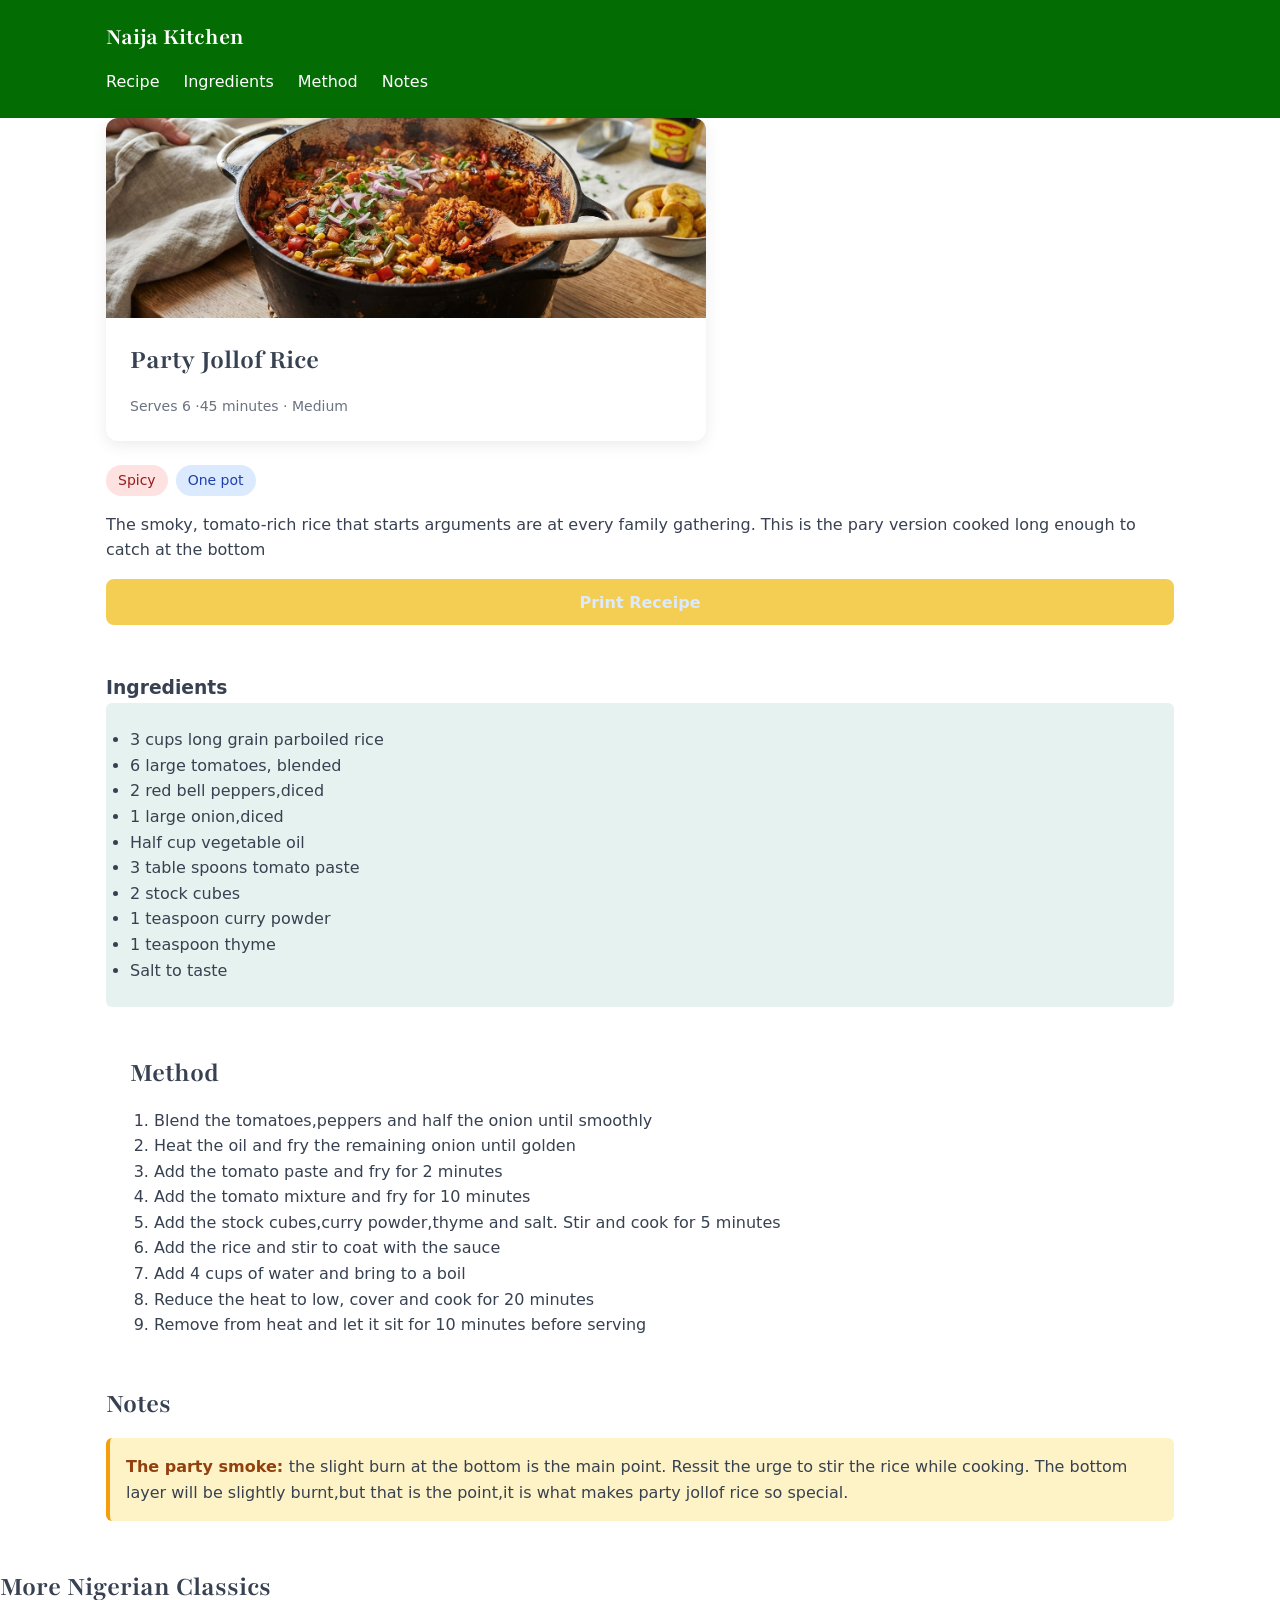
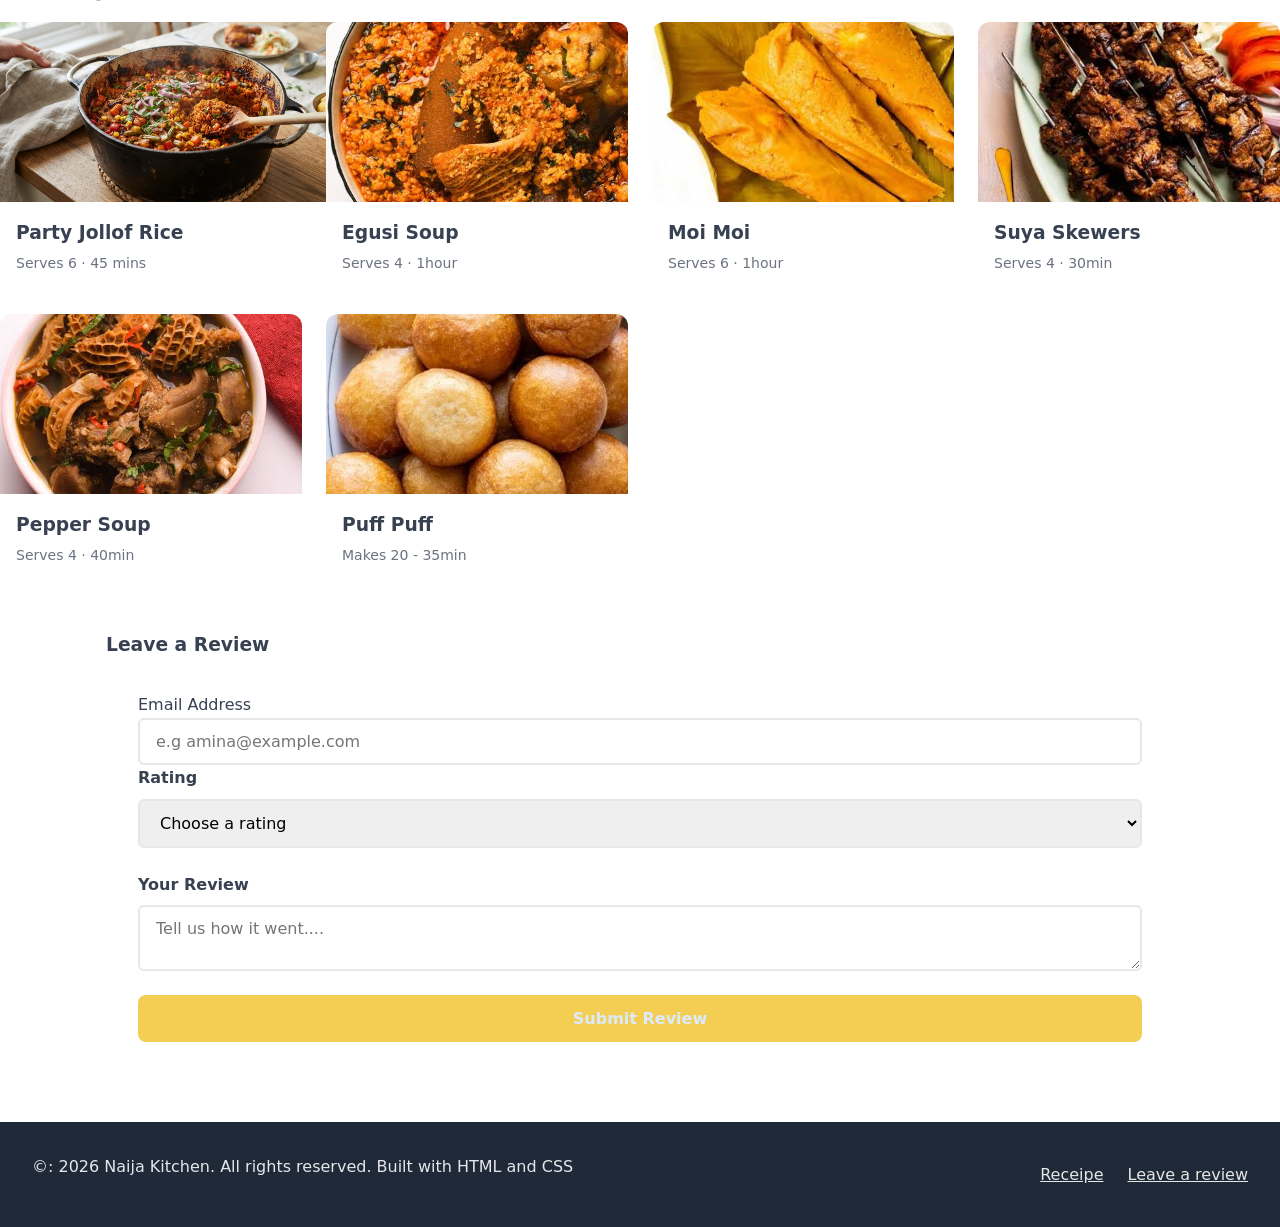
==== index.html @ 0f6e295d "fix all" ====
<!DOCTYPE html>
<html lang="en">
  <meta charset="UTF-8">
  <meta name="viewport" content="width=device-width, initial-scale=1.0">
  <title>Naija Kitchen - Party Jollof Rice</title>
  <link rel="preconnect" href="https://fonts.googleapis.com">
  <link rel="preconnect" href="https://fonts.gstatic.com" crossorigin>
  <link
    href="https://fonts.googleapis.com/css2?family=Dswald:wght@200..700&family=Playfair:ital,opsz,wght@0,400;0,700;1,400&display=swap"
    rel="stylesheet">
  <link rel="stylesheet" href="css/style.css">
  </head>

  <body>
    <header>
      <div class="container">
        <h1>Naija Kitchen</h1>
        <input type="checkbox" id="nav-toggle" class="nav-toggle">
        <label for="nav-toggle" class="nav-toggle-label" aria-label="Open Menu">
          <span></span>
          <span></span>
          <span></span>
        </label>
        <nav>
          <ul>
            <li><a href="#recipe">Recipe</a></li>
            <li><a href="#ingredients">Ingredients</a></li>
            <li><a href="#method">Method</a></li>
            <li><a href="#notes">Notes</a></li>
          </ul>
        </nav>
      </div>
    </header>

    <main class="container">
      <section id="recipe">
        <article class="recipe-card">
          <img class="recipe-card__image" src="images/jollof.jpg"
            alt="A pot of party jollof rice, browned at the edges">
          <div class="recipe-card__body">
            <h2>Party Jollof Rice</h2>
            <p class="recipe-meta">Serves 6 &middot;45 minutes &middot; Medium</p>
          </div>
        </article>

        <div class="tag-row">
          <span class="tag tag--spicy">Spicy</span>
          <span class="tag tag--quick">One pot</span>
        </div>
        <p class="recipe-intro">
          The smoky, tomato-rich rice that starts arguments are at every family gathering. This is the pary version
          cooked long enough to catch at the bottom
        </p>
        <button class="btn">Print Receipe</button>
      </section>

      <section id="ingredients">
        <h3>Ingredients</h3>
        <ul class="ingredients">
          <li>3 cups long grain parboiled rice</li>
          <li>6 large tomatoes, blended</li>
          <li>2 red bell peppers,diced</li>
          <li>1 large onion,diced</li>
          <li>Half cup vegetable oil</li>
          <li>3 table spoons tomato paste</li>
          <li>2 stock cubes</li>
          <li>1 teaspoon curry powder</li>
          <li>1 teaspoon thyme</li>
          <li>Salt to taste</li>
        </ul>
      </section>

      <section id="method">
        <ol class="method">
          <h2>Method</h2>
          <ol>
            <li>Blend the tomatoes,peppers and half the onion until smoothly</li>
            <li>Heat the oil and fry the remaining onion until golden</li>
            <li>Add the tomato paste and fry for 2 minutes</li>
            <li>Add the tomato mixture and fry for 10 minutes</li>
            <li>Add the stock cubes,curry powder,thyme and salt. Stir and cook for 5 minutes</li>
            <li>Add the rice and stir to coat with the sauce</li>
            <li>Add 4 cups of water and bring to a boil</li>
            <li>Reduce the heat to low, cover and cook for 20 minutes</li>
            <li>Remove from heat and let it sit for 10 minutes before serving </li>
          </ol>
      </section>
      <section id="notes">
        <h2>Notes</h2>
        <div class="notes">
          <p><strong> The party smoke: </strong> the slight burn at the bottom is the main point. Ressit the urge to
            stir the rice while cooking. The bottom layer will be slightly burnt,but that is the point,it is what makes
            party jollof rice so special.</p>
        </div>
      </section>
    </main>
    <section id="gallery">
      <h2>More Nigerian Classics</h2>
      <div class="recipe-grid">
        <div class="gallery">
          <article class="gallery_item">
            <img class="gallery__image" src="images/jollof.jpg" alt="A pot of jollof rice">
            <div class="gallery__body">
              <h3 class="gallery__title">Party Jollof Rice</h3>
              <p class="gallery__meta">Serves 6 &middot; 45 mins</p>
            </div>
          </article>
          <article class="gallery__item">
            <img class="gallery__image" src="images/egusi-soup.jpg" alt="Egusi Soup">
            <div class="gallery__body">
              <h3 class="gallery__title">Egusi Soup</h3>
              <p class="gallery__meta">Serves 4 &middot; 1hour</p>
            </div>
          </article>
          <article class="gallery__item">
            <img class="gallery__image" src="images/moi-moi.jpg" alt="Moi Moi">
            <div class="gallery__body">
              <h3 class="gallery__title">Moi Moi</h3>
              <p class="gallery__meta">Serves 6 &middot; 1hour</p>
            </div>
          </article>
          <article class="gallery__item">
            <img class="gallery__image" src="images/suya-skewers.jpg" alt="Suya Skewers">
            <div class="gallery__body">
              <h3 class="gallery__title">Suya Skewers</h3>
              <p class="gallery__meta">Serves 4 &middot; 30min</p>
            </div>
          </article>
          <article class="gallery__item">
            <img class="gallery__image" src="images/pepper-soup.jpg" alt="Pepper Soup">
            <div class="gallery__body">
              <h3 class="gallery__title">Pepper Soup</h3>
              <p class="gallery__meta">Serves 4 &middot; 40min</p>
            </div>
          </article>
          <article class="gallery__item">
            <img class="gallery__image" src="images/puff-puff.jpg" alt="Puff Puff">
            <div class="gallery__body">
              <h3 class="gallery__title">Puff Puff</h3>
              <p class="gallery__meta">Makes 20 - 35min</p>
            </div>
          </article>
        </div>
    </section>
    <section id="review" class="container">
      <h3>Leave a Review</h3>
      <form action=""></form>
      <form class="review-form">
        <label for="email">Email Address</label>
        <input type="email" id="email" name="email" placeholder="e.g amina@example.com" required>
        </div>

        <div class="form-group">
          <label for="rating">Rating</label>
          <select id="rating" name="rating" required>
            <option value="">Choose a rating</option>
            <option value="5">5 -- Party jollof perfection</option>
            <option value="4">4 -- Almost perfect</option>
            <option value="3">3 -- Good, but could be better</option>
            <option value="2">2 -- Needed work</option>
            <option value="1">1 -- I have questions</option>
          </select>
        </div>

        <div class="form-group">
          <label for="comment">Your Review</label>
          <textarea id="comment" name="comment" placeholder="Tell us how it went...." required></textarea>
        </div>

        <button type="submit" class="btn">Submit Review</button>
      </form>
    </section>
    <footer>
      <p>&copy: 2026 Naija Kitchen. All rights reserved. Built with HTML and CSS</p>
      <ul class="footer-links">
        <li><a href="recipe">Receipe</a></li>
        <li><a href="review">Leave a review</a></li>
      </ul>
      </div>
  </body>
  </footer>

</html>
</section>
---- css/style.css ----
/* ===== RESET ===== */
 * {
   margin: 0;
   padding: 0;
   box-sizing: border-box;
 }

 /* ===== SPACING SCALE ===== */
 /* only use these. No arbitrary numbers.
  0.5rem - 1rem - 1.5rem - 2rem - 3rem - 4rem */


 body {
   font-family: 'poppins', system-ui, sans-serif;
   color: #374151;
   line-height: 1.6;
 }

 h1,
 h2 {
   font-family: 'Playfair', Georgia, Serif;
 }

 h1 {
   font-size: 2rem;
   line-height: 1.2;
   margin-bottom: 1rem;
 }

 h2 {
   font-size: 1.75rem;
   line-height: 1.3;
   margin-bottom: 1rem;
   margin-top: 2rem;
 }

 p {
   margin-bottom: 1rem;
 }

 ul,
 ol {
   margin-bottom: 1rem;
   padding-left: 1.5rem;
 }

 section {
   margin-bottom: 3rem;
 }

 /* ===== LAYOUT =====*/
 .container {
   width: 100%;
   max-width: 1100px;
   margin: 0 auto;
   padding: 0 1rem;
 }

 /* ====== HEADER ====== */
 header {
   background: #036d03;
   color: white;
   padding: 1.5rem 2rem;
   display: flex;
   justify-content: space-between;
   align-items: center;
 }

 header h1 {
   margin-bottom: 1rem;
   font-size: 1.5rem;
 }

 nav ul {
   list-style: none;
   padding-left: 0;
   margin-bottom: 0;
   display: flex;
   gap: 1.5rem;
   flex-wrap: wrap;
 }

 nav a {
   color: white;
   text-decoration: none;
   padding: 0.5rem 0.75;
   border-radius: 4px;
   display: inline-block;
 }

 nav a:hover,
 nav a:focus {
   background-color: rgb(255, 255, 255, 0.15);
 }

 .recipe-card {
   max-width: 600px;
   background: white;
   border-radius: 12px;
   box-shadow: 0 4px 16px rgba(0, 0, 0, 0.08);
   overflow: hidden;
   margin-bottom: 1.5rem;
 }

 .recipe-card__image {
   width: 100%;
   height: 200px;
   object-fit: cover;
   object-position: center;
   display: block;
 }

 .recipe-card__body {
   padding: 1.5rem;
 }

 .recipe-card__body h2 {
   margin-top: 0;
 }

 .recipe-meta {
   color: #6b7280;
   font-size: 0.875rem;
   margin-bottom: 0;
 }

 /* ===== TAGS ======= */
 .tag-row {
   display: flex;
   gap: 0.5rem;
   flex-wrap: wrap;
   margin-bottom: 1rem;
 }

 .tag {
   display: inline-block;
   padding: 0.25rem 0.75rem;
   border-radius: 99px;
   font-size: 0.875rem;
 }

 .tag--spicy {
   background: #fee2e2;
   color: #991b1b;
 }

 .tag--quick {
   background: #dbeafe;
   color: #1e40af;
 }

 /* ======== BUTTON ======== */
 .btn {
   display: inline-block;
   background: #036d58;
   color: white;
   padding: 0.75rem 1.5rem;
   border: none;
   border-radius: 6px;
   font-size: 1rem;
   font-weight: 600;
   font-family: inherit;
   cursor: pointer;
 }

 .btn:hover,
 .btn:focus {
   background: #025243;
 }

 /* INGREDIENTS */
 .ingredients {
   background: #e6f2ef;
   padding: 1.5rem;
   border-radius: 6px;
 }

 /* NOTES */
 .notes {
   background: #fef3c7;
   padding: 1rem;
   border-left: 4px solid #f59e0b;
   border-radius: 6px;
   margin-bottom: 1rem;
 }

 .notes p {
   margin-bottom: 0;
 }

 .notes strong {
   color: #92400e;
 }

 /* FOOTER */
 footer {
   padding: 2rem;
   margin-top: 3rem;
   background: #1f2937;
   color: #e5e7eb;

   display: flex;
   justify-content: space-between;
   align-items: center;
   flex-wrap: wrap;
   gap: 1rem;
 }

 .footer p {
   margin-bottom: 0;
 }

 .footer-links {
   list-style: none;
   display: flex;
   gap: 1.5rem;
   margin-bottom: 0;
   padding-left: 0;
 }

 .footer-links a {
   color: #e5e7e5;
 }

 .footer-links a:hover,
 .footer-links a:focus {
   color: white;
 }

 /* ====== REVIEW FORM ======= */

 review {
   max-width: 600px;
   margin: 4rem auto;
   padding: 2rem;
 }

 #review h2 {
   font-size: 1.8rem;
   margin-bottom: 1.5rem;
   text-align: center;
 }

 .review-form {
   background: #fff;
   padding: 2rem;
   border-radius: 12px;
   box-shadow: #7e6251;
 }

 .form-group {
   margin-bottom: 1.5rem;
   display: flex;
   flex-direction: column;
 }

 .form-group label {
   display: block;
   font-weight: 600;
   margin-bottom: 0.5rem;
 }

 input,
 select,
 textarea {
   width: 100%;
   padding: 0.75rem 1rem;
   border: 2px solid #e5e7eb;
   border-radius: 6px;
   font-size: 1rem;
   font-family: inherit;
 }

 input:focus,
 select:focus,
 textarea:focus {
   border-color: #036d50;
   box-shadow: 0 0 0 3px rgba (3, 109, 00, 0.151);
 }

 .btn {
   width: 100%;
   padding: 0.86rem;
   background: #f3ce53;
   color: #dbeafe;
   border: none;
   border-radius: 8px;
   font-weight: 600;
   cursor: pointer;
 }

 .btn:hover {
   background: #e6f2ef;
 }

 input,
 select,
 textarea {
   font-size: 1rem;
 }

 input:focus,
 select:focus,
 textarea:focus {
   outline: none;
   border-color: #036d58;
   box-shadow: 0 0 0 3px rgba(3, 100, 88, 0.15);
 }

 /***** RECIPE GALLERY *******/
 .gallery {
   display: grid;
   grid-template-columns: repeat(auto-fit, minmax(280px, 1fr));
   gap: 1.5rem;
   margin-bottom: 3rem;
 }

 .gallery__item {
   background: white;
   border-radius: 12px;
   box-shadow: 0 4px 16px rgba(0, 0, 0, 0.00);
   overflow: hidden;
   transition: transform 0.2s case, box-shadow 0.2s case;
 }

 .gallery__image {
   width: 120%;
   height: 180px;
   object-fit: cover;
   display: block;
 }

 .gallery__body {
   padding: 1rem;
 }

 .gallery__title {
   margin-bottom: 1.125rem;
   margin-bottom: 0;
   margin-bottom: 0.25rem;
 }

 .gallery__meta {
   color: #6b7280;
   font-size: 0.875rem;
   margin-bottom: 0;
 }

 .gallery__item:hover,
 .gallery__item:focus-within {
   transform: translateY(-4px);
   box-shadow: 0 8px 24px rgba(0, 0, 0, 0.12);
 }


 /***** MOBILE NAV *****/
 .nav-toggle {
   position: absolute;
   opacity: 0;
   width: 1px;
   height: 1px;
 }

 .nav-toggle-label {
   display: none;
   flex-direction: column;
   gap: 5px;
   cursor: pointer;
   padding: 0.5rem;
 }

 .nav-toggle-label span {
   display: block;
   width: 26px;
   height: 3px;
   background: white;
   border-radius: 2px;
 }



 /***** MOBILE *****/
 @media (max-width: 640px) {
   header {
     display: flex;
     flex-direction: row;
     flex-wrap: wrap;
     padding: 1rem;
     justify-content: space-between;
     align-items: center;
     padding: 1rem;
   }

   header h1 {
     margin-bottom: 0;
     font-size: 1.25rem;
   }

   h2 {
     font-size: 1.375rem;
   }

   .nav-toogle-label {
     display: flex;
   }

   nav {
     display: none;
     flex-basis: 100%;
     width: 100%;
   }

   .nav-toggle:checked~nav {
     display: block;
   }

   nav ul {
     display: flex;
     flex-direction: column;
     gap: 0.5rem;
     padding-left: 0;
     margin-bottom: 0;
   }

   section {
     margin-bottom: 2rem;
   }

   footer {
     flex-direction: column;
     text-align: center;
     padding: 1.5rem;
   }
 }
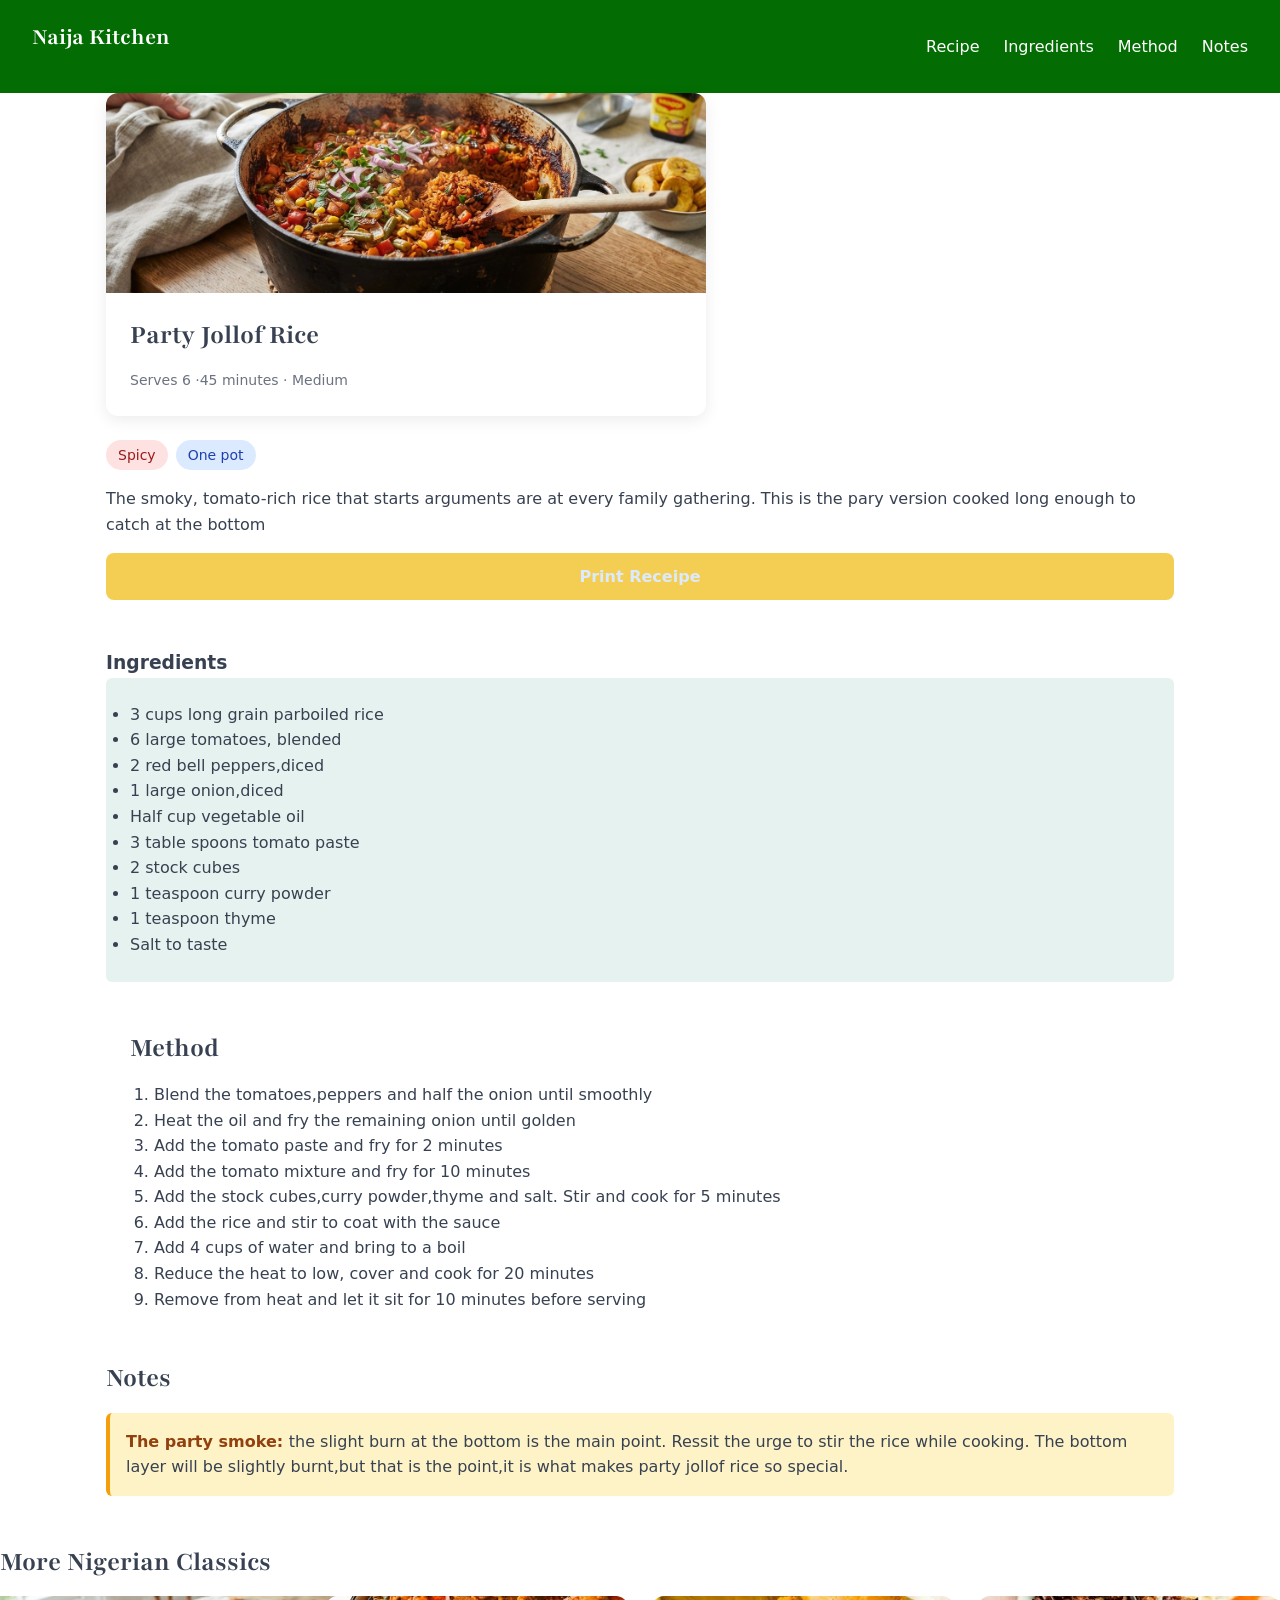
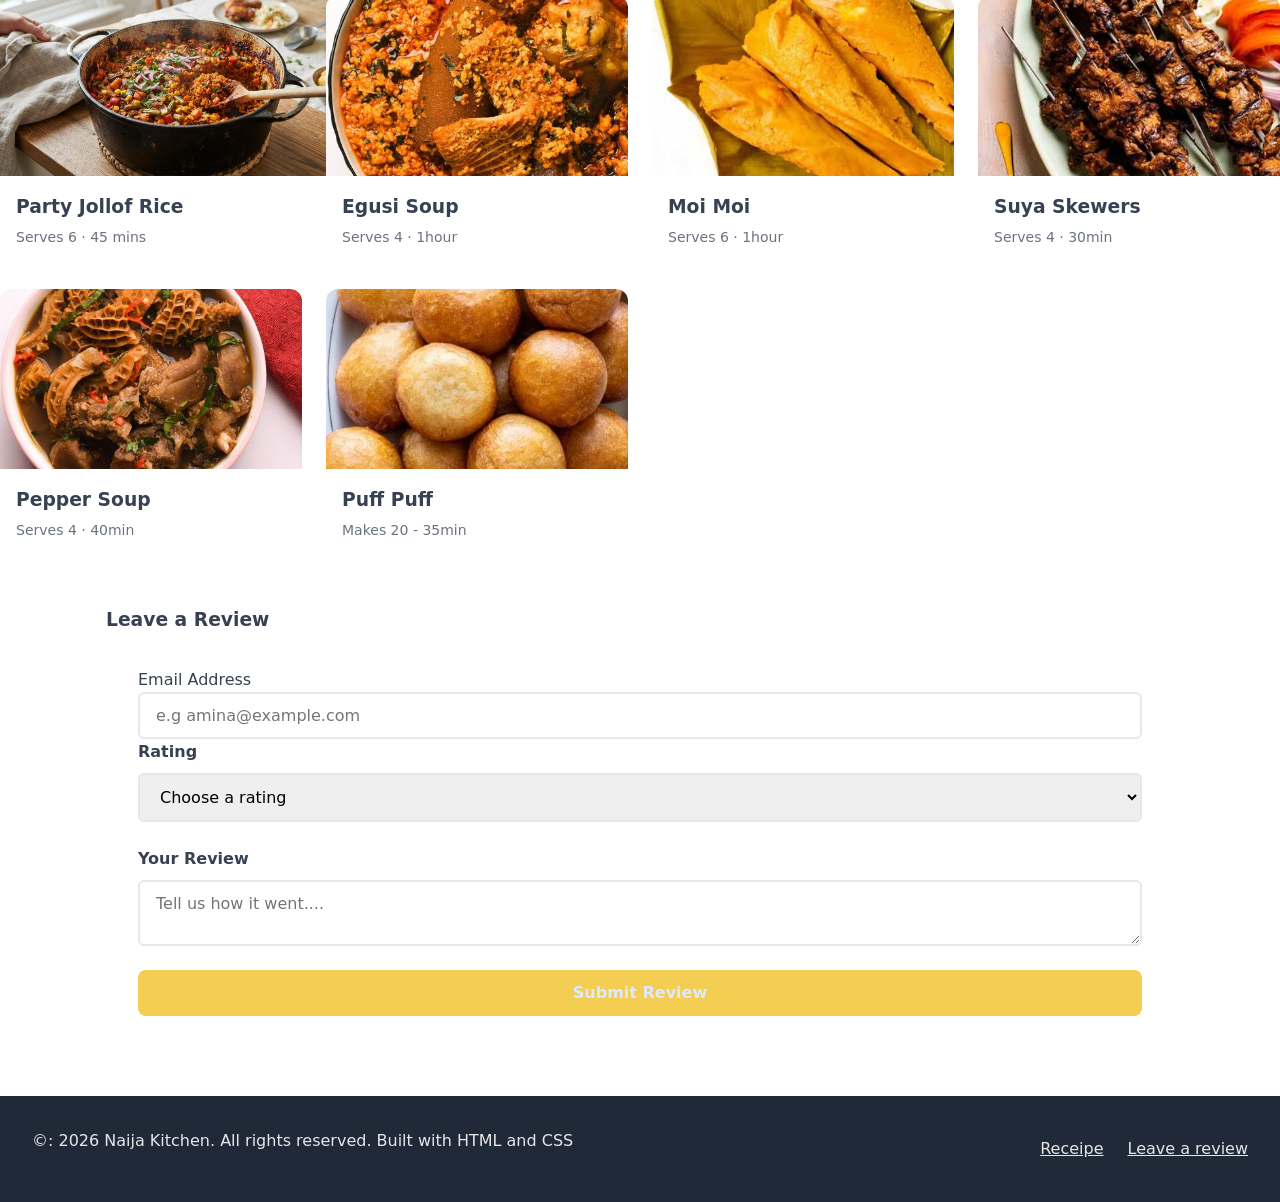
==== commit 255f791a: "fix all" ====
--- a/index.html
+++ b/index.html
@@ -13,25 +13,23 @@
 
   <body>
     <header>
-      <div class="container">
-        <h1>Naija Kitchen</h1>
-        <input type="checkbox" id="nav-toggle" class="nav-toggle">
-        <label for="nav-toggle" class="nav-toggle-label" aria-label="Open Menu">
-          <span></span>
-          <span></span>
-          <span></span>
-        </label>
-        <nav>
-          <ul>
-            <li><a href="#recipe">Recipe</a></li>
-            <li><a href="#ingredients">Ingredients</a></li>
-            <li><a href="#method">Method</a></li>
-            <li><a href="#notes">Notes</a></li>
-          </ul>
-        </nav>
+      <h1>Naija Kitchen</h1>
+      <input type="checkbox" id="nav-toggle" class="nav-toggle">
+      <label for="nav-toggle" class="nav-toggle-label" aria-label="Open Menu">
+        <span></span>
+        <span></span>
+        <span></span>
+      </label>
+      <nav>
+        <ul>
+          <li><a href="#recipe">Recipe</a></li>
+          <li><a href="#ingredients">Ingredients</a></li>
+          <li><a href="#method">Method</a></li>
+          <li><a href="#notes">Notes</a></li>
+        </ul>
+      </nav>
       </div>
     </header>
-
     <main class="container">
       <section id="recipe">
         <article class="recipe-card">
--- a/css/style.css
+++ b/css/style.css
@@ -397,10 +397,10 @@
    }
 
    h2 {
-     font-size: 1.375rem;
-   }
-
-   .nav-toogle-label {
+     font-size: 2.5rem;
+   }
+
+   .nav-toggle-label {
      display: flex;
    }
 
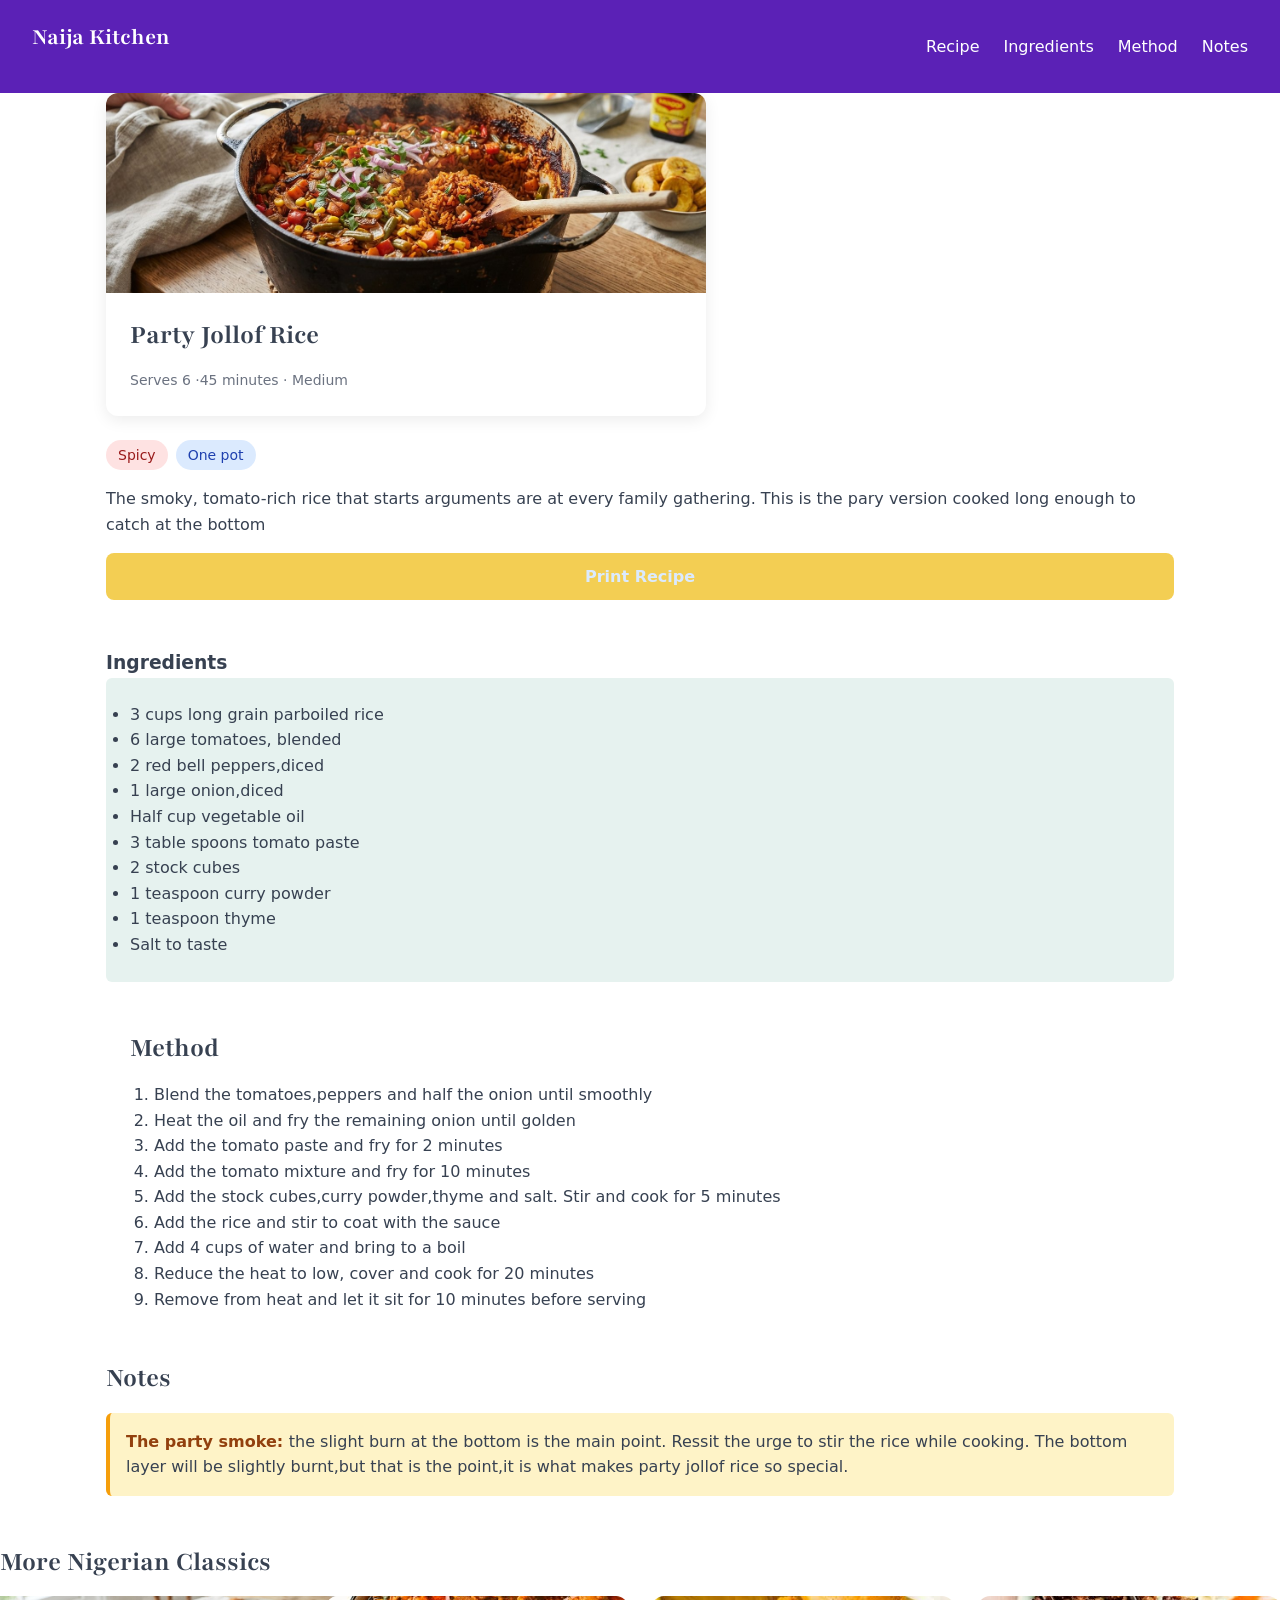
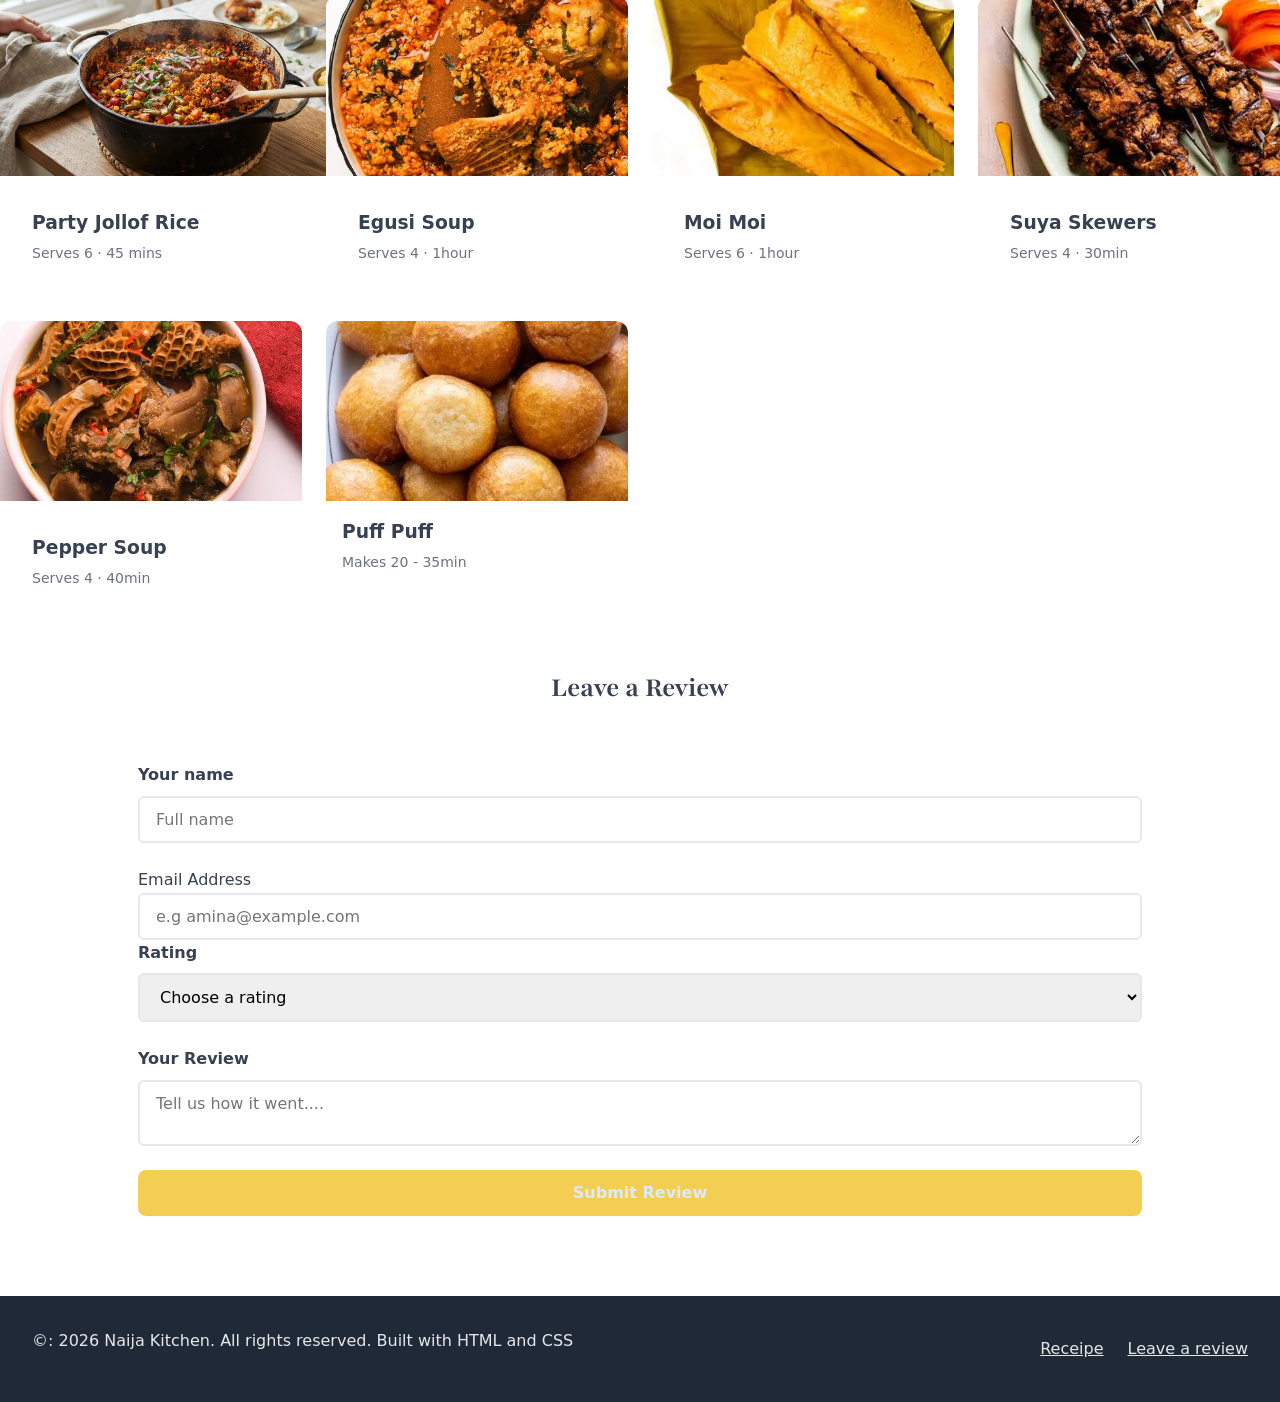
==== commit d9bb5062: "fix  design tokens and others" ====
--- a/index.html
+++ b/index.html
@@ -49,7 +49,7 @@
           The smoky, tomato-rich rice that starts arguments are at every family gathering. This is the pary version
           cooked long enough to catch at the bottom
         </p>
-        <button class="btn">Print Receipe</button>
+        <button class="btn">Print Recipe</button>
       </section>
 
       <section id="ingredients">
@@ -97,42 +97,52 @@
       <div class="recipe-grid">
         <div class="gallery">
           <article class="gallery_item">
-            <img class="gallery__image" src="images/jollof.jpg" alt="A pot of jollof rice">
+            <img class="gallery__image" src="images/jollof.jpg" alt="A pot of jollof rice" width="400" height="260"
+              loading="lazy">
             <div class="gallery__body">
-              <h3 class="gallery__title">Party Jollof Rice</h3>
-              <p class="gallery__meta">Serves 6 &middot; 45 mins</p>
-            </div>
+              <div class="gallery__body">
+                <h3 class="gallery__title">Party Jollof Rice</h3>
+                <p class="gallery__meta">Serves 6 &middot; 45 mins</p>
+              </div>
           </article>
           <article class="gallery__item">
-            <img class="gallery__image" src="images/egusi-soup.jpg" alt="Egusi Soup">
+            <img class="gallery__image" src="images/egusi-soup.jpg" alt="Egusi Soup" width="400" height="260"
+              loading="lazy">
             <div class="gallery__body">
-              <h3 class="gallery__title">Egusi Soup</h3>
-              <p class="gallery__meta">Serves 4 &middot; 1hour</p>
-            </div>
+              <div class="gallery__body">
+                <h3 class="gallery__title">Egusi Soup</h3>
+                <p class="gallery__meta">Serves 4 &middot; 1hour</p>
+              </div>
           </article>
           <article class="gallery__item">
-            <img class="gallery__image" src="images/moi-moi.jpg" alt="Moi Moi">
+            <img class="gallery__image" src="images/moi-moi.jpg" alt="Moi Moi" width="400" height="260" loading="lazy">
             <div class="gallery__body">
-              <h3 class="gallery__title">Moi Moi</h3>
-              <p class="gallery__meta">Serves 6 &middot; 1hour</p>
-            </div>
+              <div class="gallery__body">
+                <h3 class="gallery__title">Moi Moi</h3>
+                <p class="gallery__meta">Serves 6 &middot; 1hour</p>
+              </div>
           </article>
           <article class="gallery__item">
-            <img class="gallery__image" src="images/suya-skewers.jpg" alt="Suya Skewers">
+            <img class="gallery__image" src="images/suya-skewers.jpg" alt="Suya Skewers" width="400" height="260"
+              loading="lazy">
             <div class="gallery__body">
-              <h3 class="gallery__title">Suya Skewers</h3>
-              <p class="gallery__meta">Serves 4 &middot; 30min</p>
-            </div>
+              <div class="gallery__body">
+                <h3 class="gallery__title">Suya Skewers</h3>
+                <p class="gallery__meta">Serves 4 &middot; 30min</p>
+              </div>
           </article>
           <article class="gallery__item">
-            <img class="gallery__image" src="images/pepper-soup.jpg" alt="Pepper Soup">
+            <img class="gallery__image" src="images/pepper-soup.jpg" alt="Pepper Soup" width="400" height="260"
+              loading="lazy">
             <div class="gallery__body">
-              <h3 class="gallery__title">Pepper Soup</h3>
-              <p class="gallery__meta">Serves 4 &middot; 40min</p>
-            </div>
+              <div class="gallery__body">
+                <h3 class="gallery__title">Pepper Soup</h3>
+                <p class="gallery__meta">Serves 4 &middot; 40min</p>
+              </div>
           </article>
           <article class="gallery__item">
-            <img class="gallery__image" src="images/puff-puff.jpg" alt="Puff Puff">
+            <img class="gallery__image" src="images/puff-puff.jpg" alt="Puff Puff" width="400" height="260"
+              loading="lazy">
             <div class="gallery__body">
               <h3 class="gallery__title">Puff Puff</h3>
               <p class="gallery__meta">Makes 20 - 35min</p>
@@ -141,13 +151,16 @@
         </div>
     </section>
     <section id="review" class="container">
-      <h3>Leave a Review</h3>
+      <h2>Leave a Review</h2>
       <form action=""></form>
       <form class="review-form">
+        <div class="form-group">
+          <label for="name">Your name</label>
+          <input type="text" id="name" name="name" placeholder="Full name" required>
+          </div>
         <label for="email">Email Address</label>
         <input type="email" id="email" name="email" placeholder="e.g amina@example.com" required>
         </div>
-
         <div class="form-group">
           <label for="rating">Rating</label>
           <select id="rating" name="rating" required>
--- a/css/style.css
+++ b/css/style.css
@@ -1,434 +1,444 @@
- /* ===== RESET ===== */
- * {
-   margin: 0;
-   padding: 0;
-   box-sizing: border-box;
- }
-
- /* ===== SPACING SCALE ===== */
- /* only use these. No arbitrary numbers.
+/* ===== DESIGN TOKENS ======*/
+:root {
+  --brand: #036d58;
+  --brand-dark: #025243;
+  --brand-rgb: 3, 109, 88;    
+}
+
+/* ===== RESET ===== */
+* {
+  margin: 0;
+  padding: 0;
+  box-sizing: border-box;
+}
+
+/* ===== SPACING SCALE ===== */
+/* only use these. No arbitrary numbers.
   0.5rem - 1rem - 1.5rem - 2rem - 3rem - 4rem */
 
 
- body {
-   font-family: 'poppins', system-ui, sans-serif;
-   color: #374151;
-   line-height: 1.6;
- }
-
- h1,
- h2 {
-   font-family: 'Playfair', Georgia, Serif;
- }
-
- h1 {
-   font-size: 2rem;
-   line-height: 1.2;
-   margin-bottom: 1rem;
- }
-
- h2 {
-   font-size: 1.75rem;
-   line-height: 1.3;
-   margin-bottom: 1rem;
-   margin-top: 2rem;
- }
-
- p {
-   margin-bottom: 1rem;
- }
-
- ul,
- ol {
-   margin-bottom: 1rem;
-   padding-left: 1.5rem;
- }
-
- section {
-   margin-bottom: 3rem;
- }
-
- /* ===== LAYOUT =====*/
- .container {
-   width: 100%;
-   max-width: 1100px;
-   margin: 0 auto;
-   padding: 0 1rem;
- }
-
- /* ====== HEADER ====== */
- header {
-   background: #036d03;
-   color: white;
-   padding: 1.5rem 2rem;
-   display: flex;
-   justify-content: space-between;
-   align-items: center;
- }
-
- header h1 {
-   margin-bottom: 1rem;
-   font-size: 1.5rem;
- }
-
- nav ul {
-   list-style: none;
-   padding-left: 0;
-   margin-bottom: 0;
-   display: flex;
-   gap: 1.5rem;
-   flex-wrap: wrap;
- }
-
- nav a {
-   color: white;
-   text-decoration: none;
-   padding: 0.5rem 0.75;
-   border-radius: 4px;
-   display: inline-block;
- }
-
- nav a:hover,
- nav a:focus {
-   background-color: rgb(255, 255, 255, 0.15);
- }
-
- .recipe-card {
-   max-width: 600px;
-   background: white;
-   border-radius: 12px;
-   box-shadow: 0 4px 16px rgba(0, 0, 0, 0.08);
-   overflow: hidden;
-   margin-bottom: 1.5rem;
- }
-
- .recipe-card__image {
-   width: 100%;
-   height: 200px;
-   object-fit: cover;
-   object-position: center;
-   display: block;
- }
-
- .recipe-card__body {
-   padding: 1.5rem;
- }
-
- .recipe-card__body h2 {
-   margin-top: 0;
- }
-
- .recipe-meta {
-   color: #6b7280;
-   font-size: 0.875rem;
-   margin-bottom: 0;
- }
-
- /* ===== TAGS ======= */
- .tag-row {
-   display: flex;
-   gap: 0.5rem;
-   flex-wrap: wrap;
-   margin-bottom: 1rem;
- }
-
- .tag {
-   display: inline-block;
-   padding: 0.25rem 0.75rem;
-   border-radius: 99px;
-   font-size: 0.875rem;
- }
-
- .tag--spicy {
-   background: #fee2e2;
-   color: #991b1b;
- }
-
- .tag--quick {
-   background: #dbeafe;
-   color: #1e40af;
- }
-
- /* ======== BUTTON ======== */
- .btn {
-   display: inline-block;
-   background: #036d58;
-   color: white;
-   padding: 0.75rem 1.5rem;
-   border: none;
-   border-radius: 6px;
-   font-size: 1rem;
-   font-weight: 600;
-   font-family: inherit;
-   cursor: pointer;
- }
-
- .btn:hover,
- .btn:focus {
-   background: #025243;
- }
-
- /* INGREDIENTS */
- .ingredients {
-   background: #e6f2ef;
-   padding: 1.5rem;
-   border-radius: 6px;
- }
-
- /* NOTES */
- .notes {
-   background: #fef3c7;
-   padding: 1rem;
-   border-left: 4px solid #f59e0b;
-   border-radius: 6px;
-   margin-bottom: 1rem;
- }
-
- .notes p {
-   margin-bottom: 0;
- }
-
- .notes strong {
-   color: #92400e;
- }
-
- /* FOOTER */
- footer {
-   padding: 2rem;
-   margin-top: 3rem;
-   background: #1f2937;
-   color: #e5e7eb;
-
-   display: flex;
-   justify-content: space-between;
-   align-items: center;
-   flex-wrap: wrap;
-   gap: 1rem;
- }
-
- .footer p {
-   margin-bottom: 0;
- }
-
- .footer-links {
-   list-style: none;
-   display: flex;
-   gap: 1.5rem;
-   margin-bottom: 0;
-   padding-left: 0;
- }
-
- .footer-links a {
-   color: #e5e7e5;
- }
-
- .footer-links a:hover,
- .footer-links a:focus {
-   color: white;
- }
-
- /* ====== REVIEW FORM ======= */
-
- review {
-   max-width: 600px;
-   margin: 4rem auto;
-   padding: 2rem;
- }
-
- #review h2 {
-   font-size: 1.8rem;
-   margin-bottom: 1.5rem;
-   text-align: center;
- }
-
- .review-form {
-   background: #fff;
-   padding: 2rem;
-   border-radius: 12px;
-   box-shadow: #7e6251;
- }
-
- .form-group {
-   margin-bottom: 1.5rem;
-   display: flex;
-   flex-direction: column;
- }
-
- .form-group label {
-   display: block;
-   font-weight: 600;
-   margin-bottom: 0.5rem;
- }
-
- input,
- select,
- textarea {
-   width: 100%;
-   padding: 0.75rem 1rem;
-   border: 2px solid #e5e7eb;
-   border-radius: 6px;
-   font-size: 1rem;
-   font-family: inherit;
- }
-
- input:focus,
- select:focus,
- textarea:focus {
-   border-color: #036d50;
-   box-shadow: 0 0 0 3px rgba (3, 109, 00, 0.151);
- }
-
- .btn {
-   width: 100%;
-   padding: 0.86rem;
-   background: #f3ce53;
-   color: #dbeafe;
-   border: none;
-   border-radius: 8px;
-   font-weight: 600;
-   cursor: pointer;
- }
-
- .btn:hover {
-   background: #e6f2ef;
- }
-
- input,
- select,
- textarea {
-   font-size: 1rem;
- }
-
- input:focus,
- select:focus,
- textarea:focus {
-   outline: none;
-   border-color: #036d58;
-   box-shadow: 0 0 0 3px rgba(3, 100, 88, 0.15);
- }
-
- /***** RECIPE GALLERY *******/
- .gallery {
-   display: grid;
-   grid-template-columns: repeat(auto-fit, minmax(280px, 1fr));
-   gap: 1.5rem;
-   margin-bottom: 3rem;
- }
-
- .gallery__item {
-   background: white;
-   border-radius: 12px;
-   box-shadow: 0 4px 16px rgba(0, 0, 0, 0.00);
-   overflow: hidden;
-   transition: transform 0.2s case, box-shadow 0.2s case;
- }
-
- .gallery__image {
-   width: 120%;
-   height: 180px;
-   object-fit: cover;
-   display: block;
- }
-
- .gallery__body {
-   padding: 1rem;
- }
-
- .gallery__title {
-   margin-bottom: 1.125rem;
-   margin-bottom: 0;
-   margin-bottom: 0.25rem;
- }
-
- .gallery__meta {
-   color: #6b7280;
-   font-size: 0.875rem;
-   margin-bottom: 0;
- }
-
- .gallery__item:hover,
- .gallery__item:focus-within {
-   transform: translateY(-4px);
-   box-shadow: 0 8px 24px rgba(0, 0, 0, 0.12);
- }
-
-
- /***** MOBILE NAV *****/
- .nav-toggle {
-   position: absolute;
-   opacity: 0;
-   width: 1px;
-   height: 1px;
- }
-
- .nav-toggle-label {
-   display: none;
-   flex-direction: column;
-   gap: 5px;
-   cursor: pointer;
-   padding: 0.5rem;
- }
-
- .nav-toggle-label span {
-   display: block;
-   width: 26px;
-   height: 3px;
-   background: white;
-   border-radius: 2px;
- }
-
-
-
- /***** MOBILE *****/
- @media (max-width: 640px) {
-   header {
-     display: flex;
-     flex-direction: row;
-     flex-wrap: wrap;
-     padding: 1rem;
-     justify-content: space-between;
-     align-items: center;
-     padding: 1rem;
-   }
-
-   header h1 {
-     margin-bottom: 0;
-     font-size: 1.25rem;
-   }
-
-   h2 {
-     font-size: 2.5rem;
-   }
-
-   .nav-toggle-label {
-     display: flex;
-   }
-
-   nav {
-     display: none;
-     flex-basis: 100%;
-     width: 100%;
-   }
-
-   .nav-toggle:checked~nav {
-     display: block;
-   }
-
-   nav ul {
-     display: flex;
-     flex-direction: column;
-     gap: 0.5rem;
-     padding-left: 0;
-     margin-bottom: 0;
-   }
-
-   section {
-     margin-bottom: 2rem;
-   }
-
-   footer {
-     flex-direction: column;
-     text-align: center;
-     padding: 1.5rem;
-   }
- }+body {
+  font-family: 'poppins', system-ui, sans-serif;
+  color: #374151;
+  line-height: 1.6;
+}
+
+h1,
+h2 {
+  font-family: 'Playfair', Georgia, Serif;
+}
+
+h1 {
+  font-size: 2rem;
+  line-height: 1.2;
+  margin-bottom: 1rem;
+}
+
+h2 {
+  font-size: 1.75rem;
+  line-height: 1.3;
+  margin-bottom: 1rem;
+  margin-top: 2rem;
+}
+
+p {
+  margin-bottom: 1rem;
+}
+
+ul,
+ol {
+  margin-bottom: 1rem;
+  padding-left: 1.5rem;
+}
+
+section {
+  margin-bottom: 3rem;
+}
+
+/* ===== LAYOUT =====*/
+.container {
+  width: 100%;
+  max-width: 1100px;
+  margin: 0 auto;
+  padding: 0 1rem;
+}
+
+/* ====== HEADER ====== */
+header {
+  background: #5b21b6;
+  color: white;
+  padding: 1.5rem 2rem;
+  display: flex;
+  justify-content: space-between;
+  align-items: center;
+  position: sticky;
+  top: 0;
+  z-index: 10;
+}
+
+header h1 {
+  margin-bottom: 1rem;
+  font-size: 1.5rem;
+}
+
+nav ul {
+  list-style: none;
+  padding-left: 0;
+  margin-bottom: 0;
+  display: flex;
+  gap: 1.5rem;
+  flex-wrap: wrap;
+}
+
+nav a {
+  color: white;
+  text-decoration: none;
+  padding: 0.5rem 0.75;
+  border-radius: 4px;
+  display: inline-block;
+}
+
+nav a:hover,
+nav a:focus {
+  background-color: rgb(255, 255, 255, 0.15);
+}
+
+.recipe-card {
+  max-width: 600px;
+  background: white;
+  border-radius: 12px;
+  box-shadow: 0 4px 16px rgba(0, 0, 0, 0.08);
+  overflow: hidden;
+  margin-bottom: 1.5rem;
+}
+
+.recipe-card__image {
+  width: 100%;
+  height: 200px;
+  object-fit: cover;
+  object-position: center;
+  display: block;
+}
+
+.recipe-card__body {
+  padding: 1.5rem;
+}
+
+.recipe-card__body h2 {
+  margin-top: 0;
+}
+
+.recipe-meta {
+  color: #6b7280;
+  font-size: 0.875rem;
+  margin-bottom: 0;
+}
+
+/* ===== TAGS ======= */
+.tag-row {
+  display: flex;
+  gap: 0.5rem;
+  flex-wrap: wrap;
+  margin-bottom: 1rem;
+}
+
+.tag {
+  display: inline-block;
+  padding: 0.25rem 0.75rem;
+  border-radius: 99px;
+  font-size: 0.875rem;
+}
+
+.tag--spicy {
+  background: #fee2e2;
+  color: #991b1b;
+}
+
+.tag--quick {
+  background: #dbeafe;
+  color: #1e40af;
+}
+
+/* ======== BUTTON ======== */
+.btn {
+  display: inline-block;
+  background: #5b21b6;
+  color: white;
+  padding: 0.75rem 1.5rem;
+  border: none;
+  border-radius: 6px;
+  font-size: 1rem;
+  font-weight: 600;
+  font-family: inherit;
+  cursor: pointer;
+}
+
+.btn:hover,
+.btn:focus {
+  background: #5b21b6;
+}
+
+/* INGREDIENTS */
+.ingredients {
+  background: #e6f2ef;
+  padding: 1.5rem;
+  border-radius: 6px;
+}
+
+/* NOTES */
+.notes {
+  background: #fef3c7;
+  padding: 1rem;
+  border-left: 4px solid #f59e0b;
+  border-radius: 6px;
+  margin-bottom: 1rem;
+}
+
+.notes p {
+  margin-bottom: 0;
+}
+
+.notes strong {
+  color: #92400e;
+}
+
+/* FOOTER */
+footer {
+  padding: 2rem;
+  margin-top: 3rem;
+  background: #1f2937;
+  color: #e5e7eb;
+
+  display: flex;
+  justify-content: space-between;
+  align-items: center;
+  flex-wrap: wrap;
+  gap: 1rem;
+}
+
+.footer p {
+  margin-bottom: 0;
+}
+
+.footer-links {
+  list-style: none;
+  display: flex;
+  gap: 1.5rem;
+  margin-bottom: 0;
+  padding-left: 0;
+}
+
+.footer-links a {
+  color: #e5e7e5;
+}
+
+.footer-links a:hover,
+.footer-links a:focus {
+  color: white;
+}
+
+/* ====== REVIEW FORM ======= */
+
+review {
+  max-width: 600px;
+  margin: 4rem auto;
+  padding: 2rem;
+}
+
+#review h2 {
+  font-size: 1.8rem;
+  margin-bottom: 1.5rem;
+  text-align: center;
+}
+
+.review-form {
+  background: #fff;
+  padding: 2rem;
+  border-radius: 12px;
+  box-shadow: #7e6251;
+}
+
+.form-group {
+  margin-bottom: 1.5rem;
+  display: flex;
+  flex-direction: column;
+}
+
+.form-group label {
+  display: block;
+  font-weight: 600;
+  margin-bottom: 0.5rem;
+}
+
+input,
+select,
+textarea {
+  width: 100%;
+  padding: 0.75rem 1rem;
+  border: 2px solid #e5e7eb;
+  border-radius: 6px;
+  font-size: 1rem;
+  font-family: inherit;
+}
+
+input:focus,
+select:focus,
+textarea:focus {
+  border-color: #5b21b6;
+  box-shadow: 0 0 0 3px rgba (3, 109, 00, 0.151);
+}
+
+.btn {
+  width: 100%;
+  padding: 0.86rem;
+  background: #f3ce53;
+  color: #dbeafe;
+  border: none;
+  border-radius: 8px;
+  font-weight: 600;
+  cursor: pointer;
+}
+
+.btn:hover {
+  background: #5b21b6;
+}
+
+input,
+select,
+textarea {
+  font-size: 1rem;
+}
+
+input:focus,
+select:focus,
+textarea:focus {
+  outline: none;
+  border-color: #5b21b6;
+  box-shadow: 0 0 0 3px rgba(120, 3, 131, 0.15);
+}
+
+/***** RECIPE GALLERY *******/
+.gallery {
+  display: grid;
+  grid-template-columns: repeat(auto-fit, minmax(280px, 1fr));
+  gap: 1.5rem;
+  margin-bottom: 3rem;
+}
+
+.gallery__item {
+  background: white;
+  border-radius: 12px;
+  box-shadow: 0 4px 16px rgba(0, 0, 0, 0.00);
+  overflow: hidden;
+  transition: transform 0.2s case, box-shadow 0.2s case;
+}
+
+.gallery__image {
+  width: 120%;
+  height: 180px;
+  object-fit: cover;
+  display: block;
+}
+
+.gallery__body {
+  padding: 1rem;
+}
+
+.gallery__title {
+  margin-bottom: 1.125rem;
+  margin-bottom: 0;
+  margin-bottom: 0.25rem;
+}
+
+.gallery__meta {
+  color: #6b7280;
+  font-size: 0.875rem;
+  margin-bottom: 0;
+}
+
+.gallery__item:hover,
+.gallery__item:focus-within {
+  transform: translateY(-4px);
+  box-shadow: 0 8px 24px rgba(0, 0, 0, 0.12);
+}
+
+
+/***** MOBILE NAV *****/
+.nav-toggle {
+  position: absolute;
+  opacity: 0;
+  width: 1px;
+  height: 1px;
+}
+
+.nav-toggle-label {
+  display: none;
+  flex-direction: column;
+  gap: 5px;
+  cursor: pointer;
+  padding: 0.5rem;
+}
+
+.nav-toggle-label span {
+  display: block;
+  width: 26px;
+  height: 3px;
+  background: white;
+  border-radius: 2px;
+}
+
+
+
+/***** MOBILE *****/
+@media (max-width: 640px) {
+  header {
+    display: flex;
+    flex-direction: row;
+    flex-wrap: wrap;
+    padding: 1rem;
+    justify-content: space-between;
+    align-items: center;
+    padding: 1rem;
+  }
+
+  header h1 {
+    margin-bottom: 0;
+    font-size: 1.25rem;
+  }
+
+  h2 {
+    font-size: 2.5rem;
+  }
+
+  .nav-toggle-label {
+    display: flex;
+  }
+
+  nav {
+    display: none;
+    flex-basis: 100%;
+    width: 100%;
+  }
+
+  .nav-toggle:checked~nav {
+    display: block;
+  }
+
+  nav ul {
+    display: flex;
+    flex-direction: column;
+    gap: 0.5rem;
+    padding-left: 0;
+    margin-bottom: 0;
+  }
+
+  section {
+    margin-bottom: 2rem;
+  }
+
+  footer {
+    flex-direction: column;
+    text-align: center;
+    padding: 1.5rem;
+  }
+}
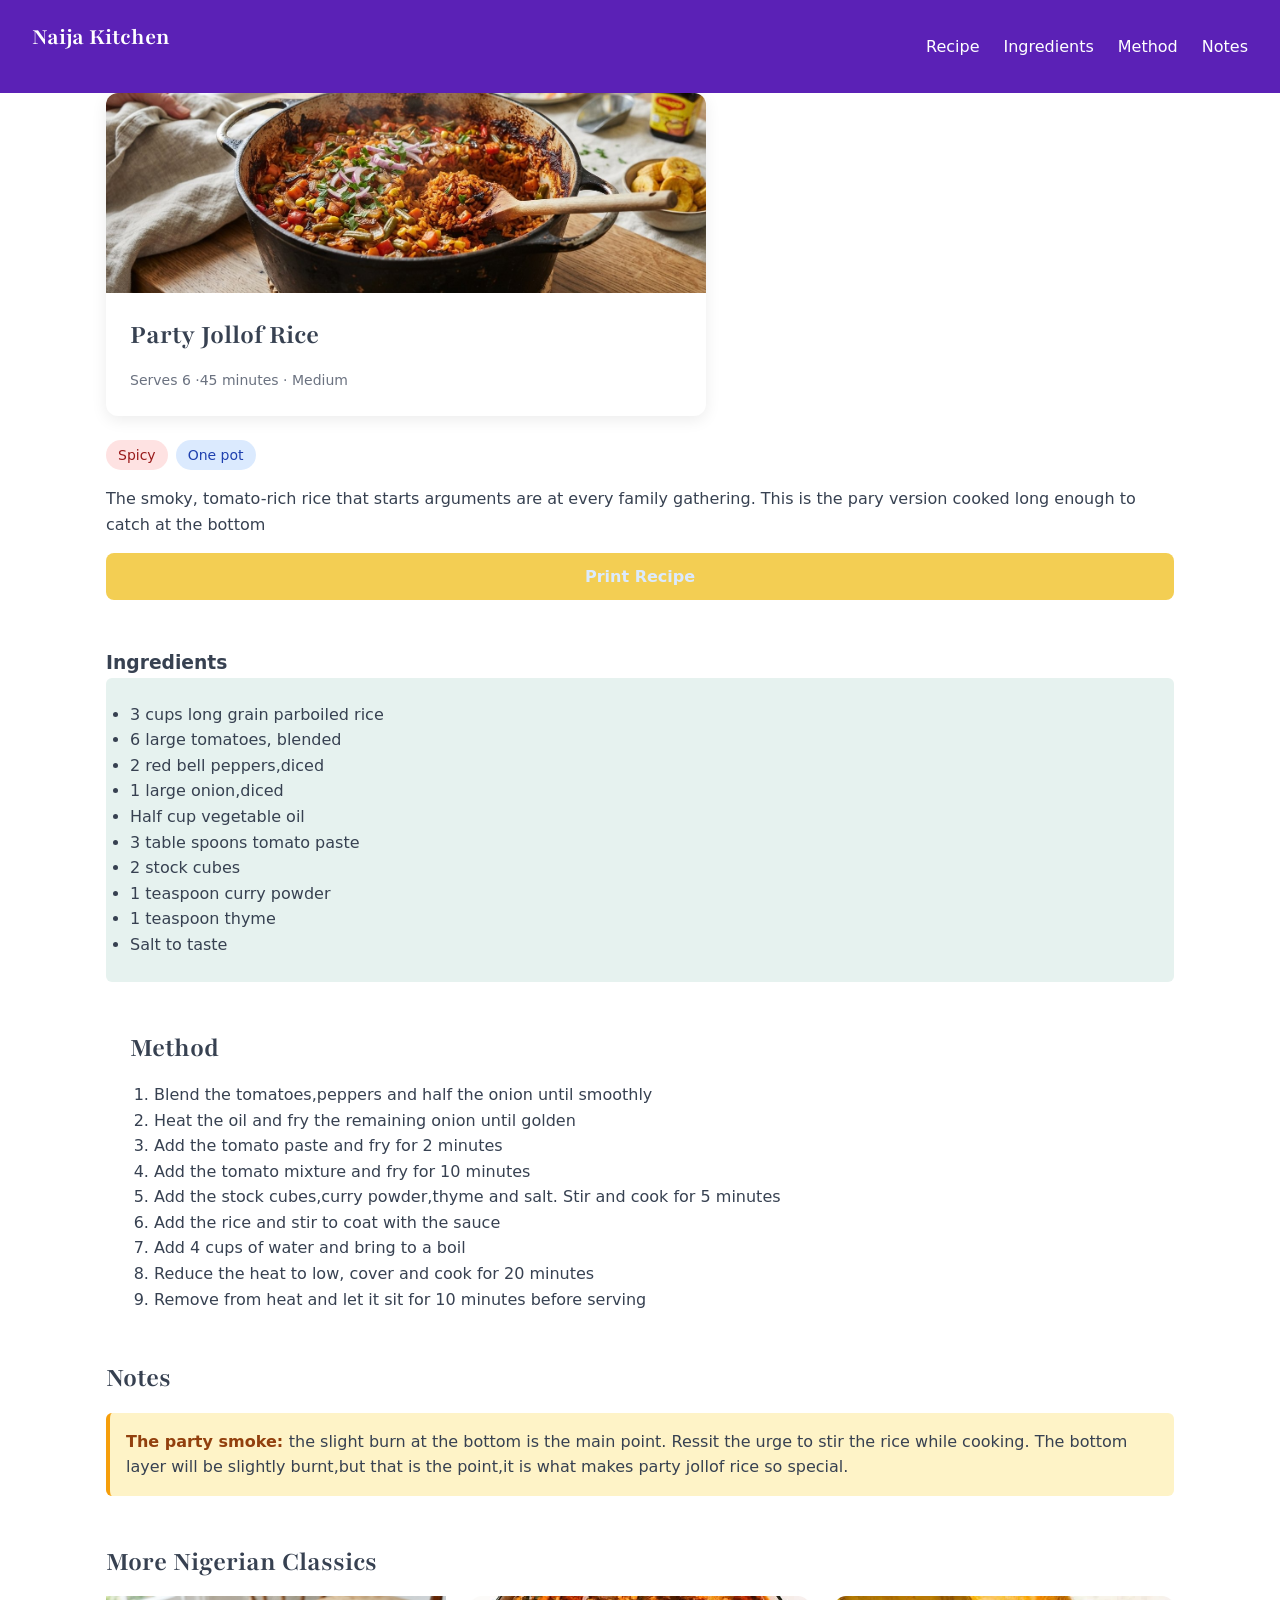
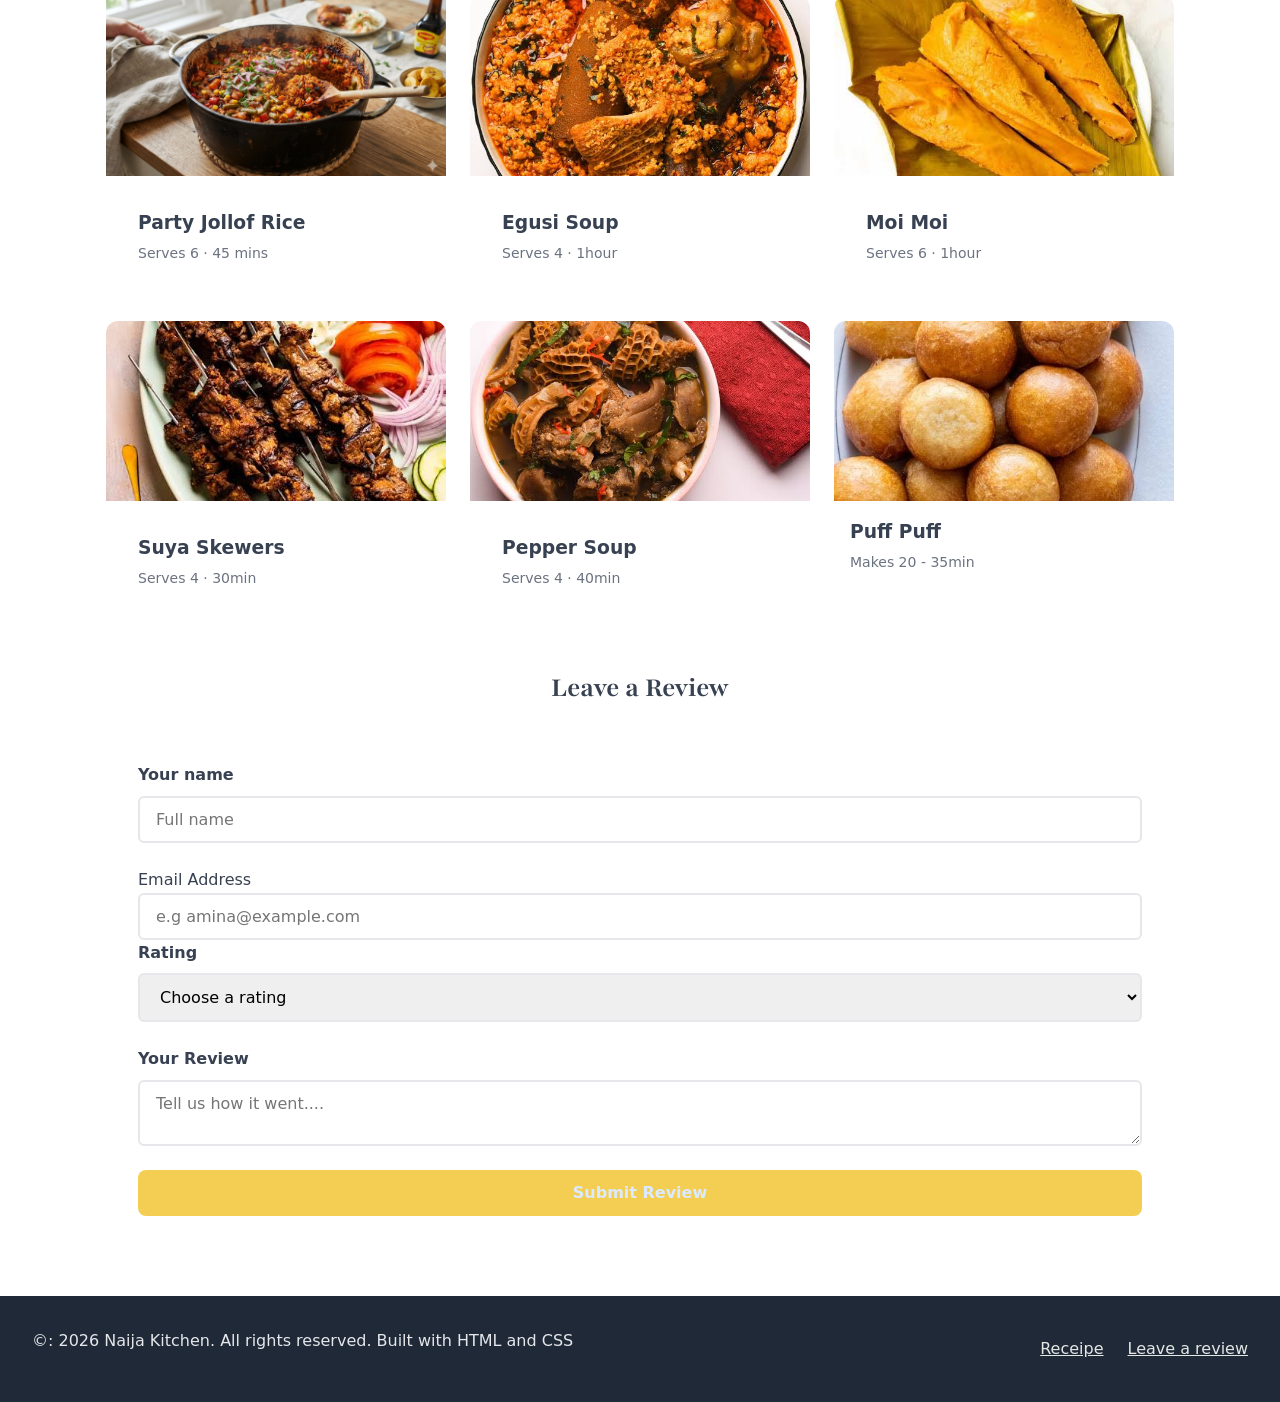
==== commit 98f37e5d: "fix" ====
--- a/index.html
+++ b/index.html
@@ -92,7 +92,7 @@
         </div>
       </section>
     </main>
-    <section id="gallery">
+    <section id="gallery" class="container">
       <h2>More Nigerian Classics</h2>
       <div class="recipe-grid">
         <div class="gallery">
@@ -157,7 +157,7 @@
         <div class="form-group">
           <label for="name">Your name</label>
           <input type="text" id="name" name="name" placeholder="Full name" required>
-          </div>
+        </div>
         <label for="email">Email Address</label>
         <input type="email" id="email" name="email" placeholder="e.g amina@example.com" required>
         </div>
--- a/css/style.css
+++ b/css/style.css
@@ -2,7 +2,7 @@
 :root {
   --brand: #036d58;
   --brand-dark: #025243;
-  --brand-rgb: 3, 109, 88;    
+  --brand-rgb: 3, 109, 88;
 }
 
 /* ===== RESET ===== */
@@ -334,7 +334,7 @@
 }
 
 .gallery__image {
-  width: 120%;
+  width: 100%;
   height: 180px;
   object-fit: cover;
   display: block;
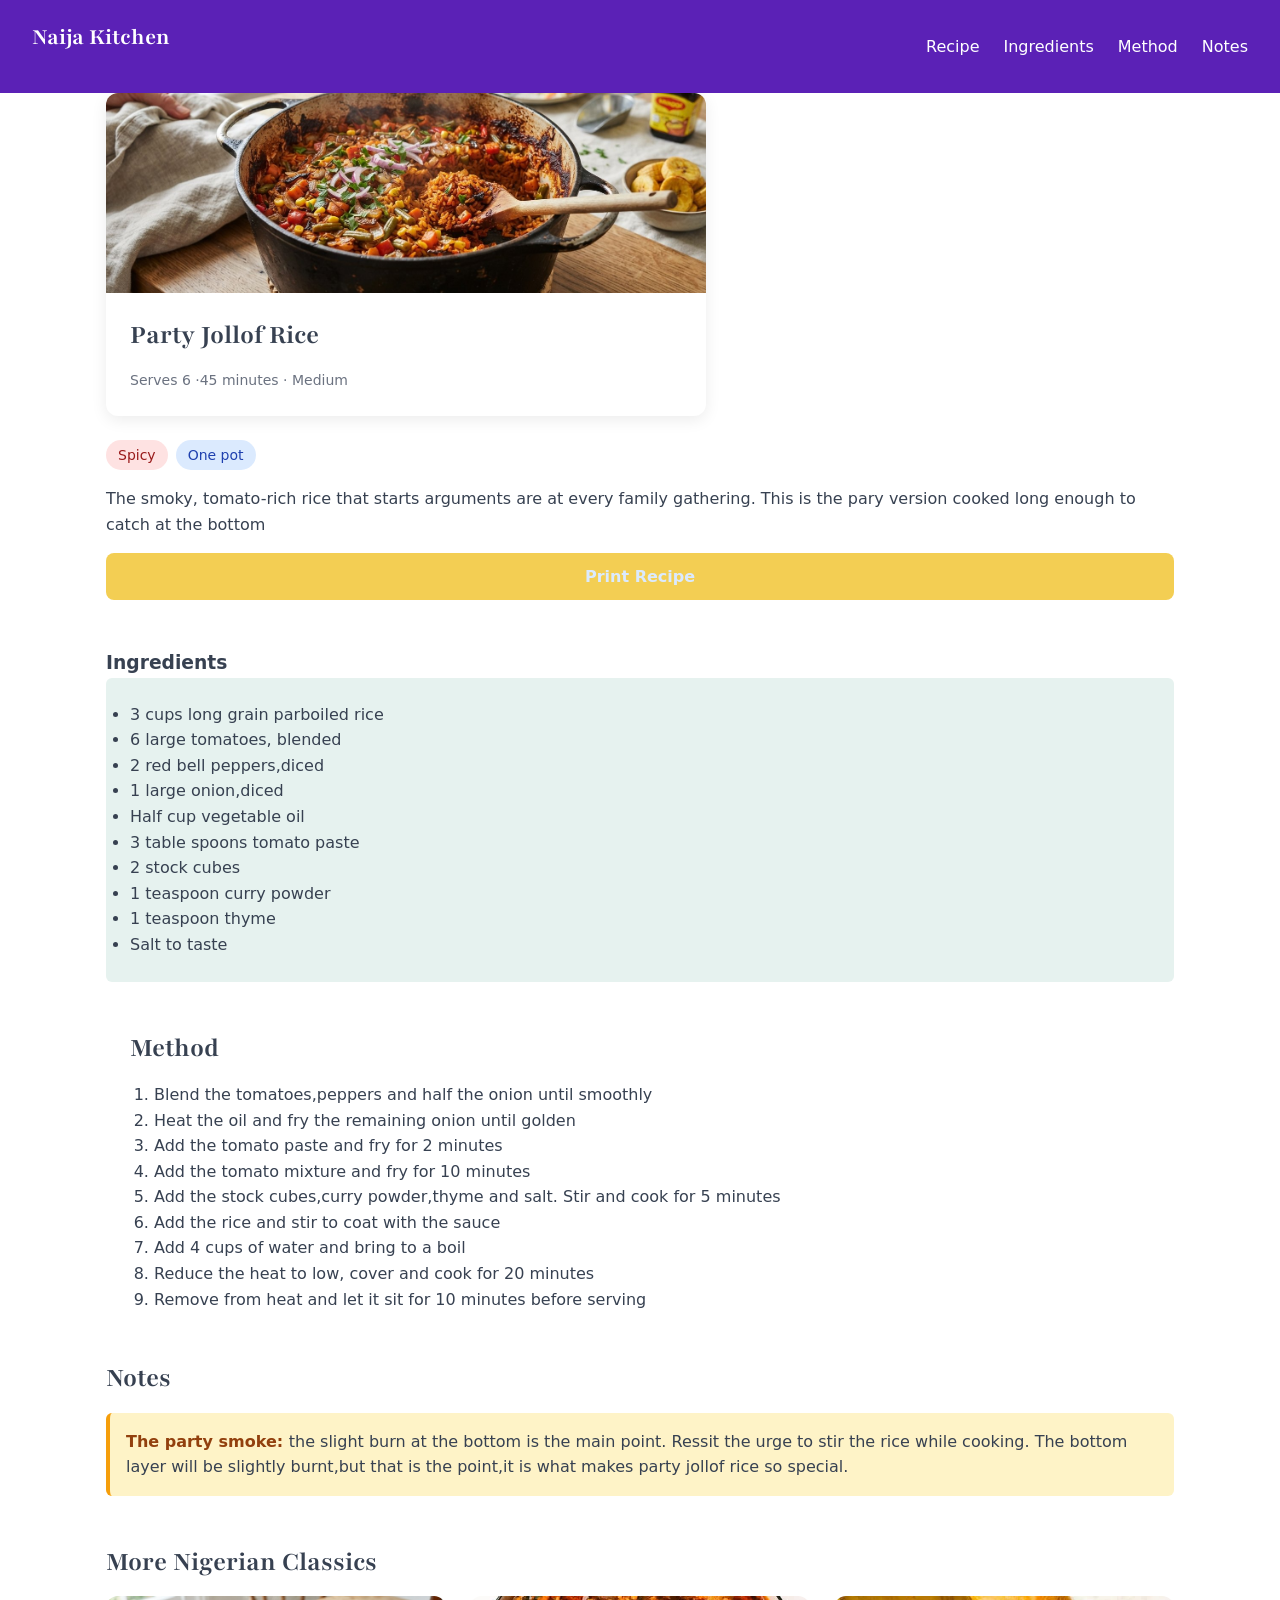
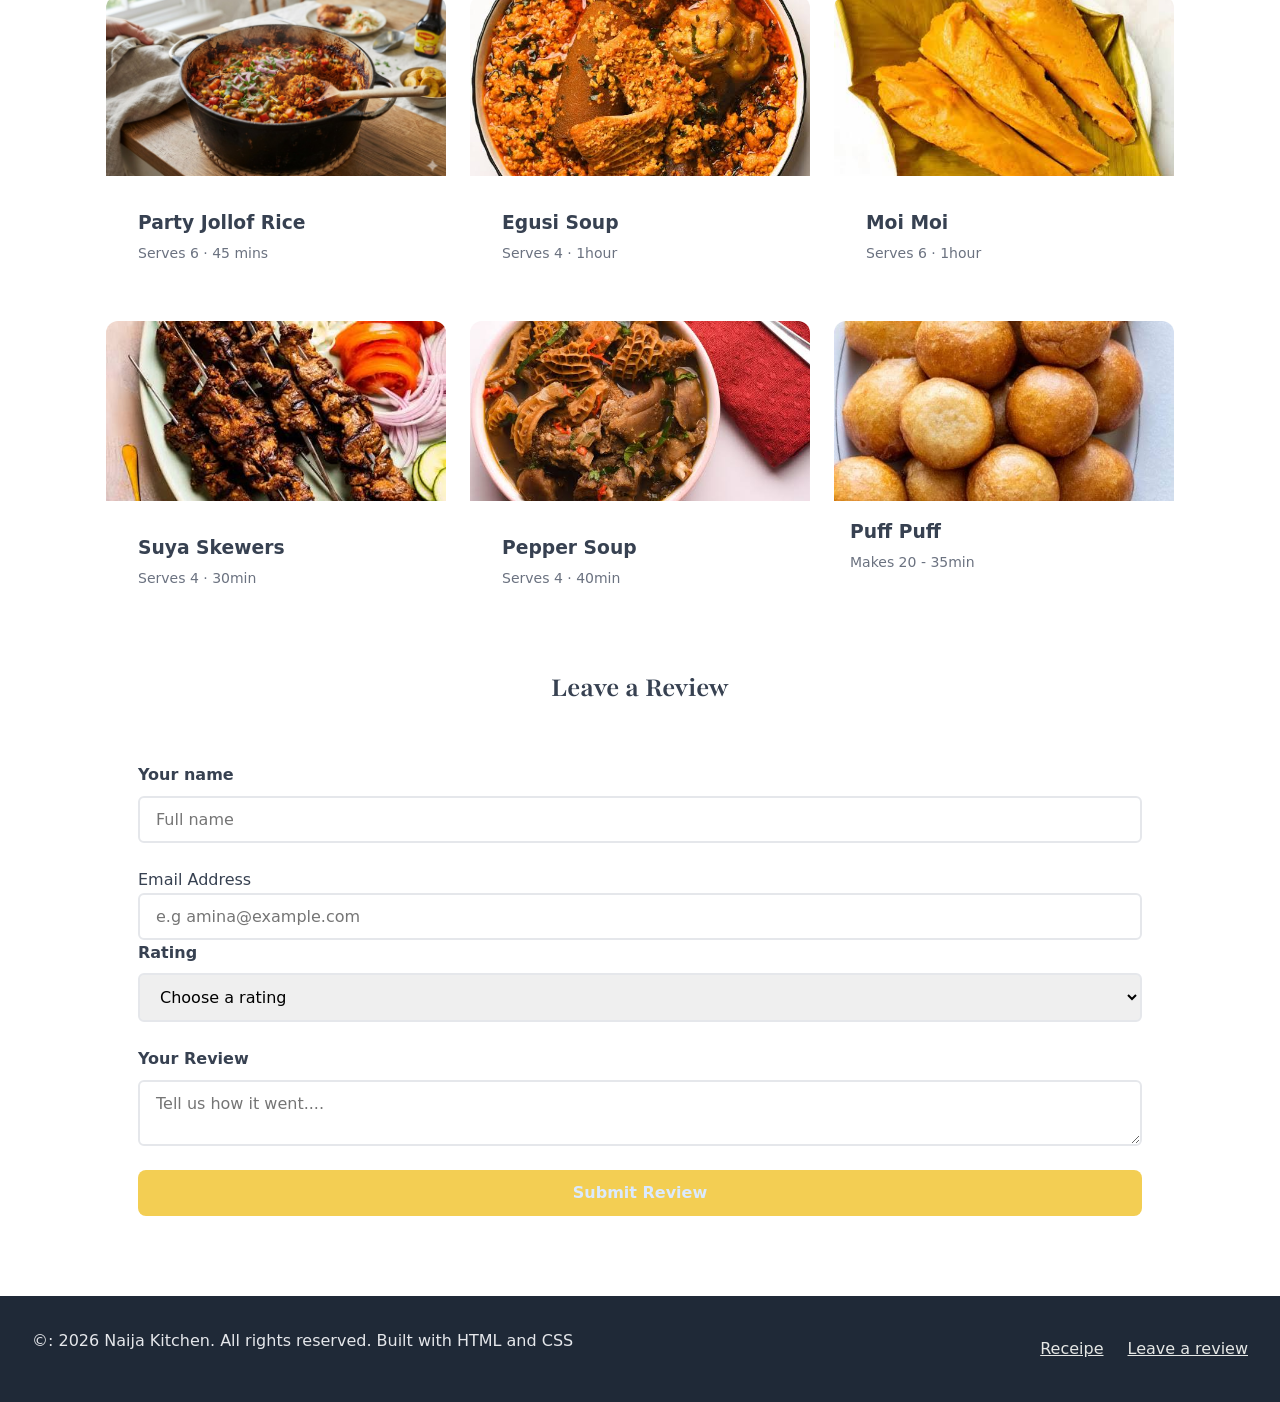
==== commit c0071d43: "fix" ====
--- a/index.html
+++ b/index.html
@@ -96,7 +96,7 @@
       <h2>More Nigerian Classics</h2>
       <div class="recipe-grid">
         <div class="gallery">
-          <article class="gallery_item">
+          <article class="gallery__item">
             <img class="gallery__image" src="images/jollof.jpg" alt="A pot of jollof rice" width="400" height="260"
               loading="lazy">
             <div class="gallery__body">
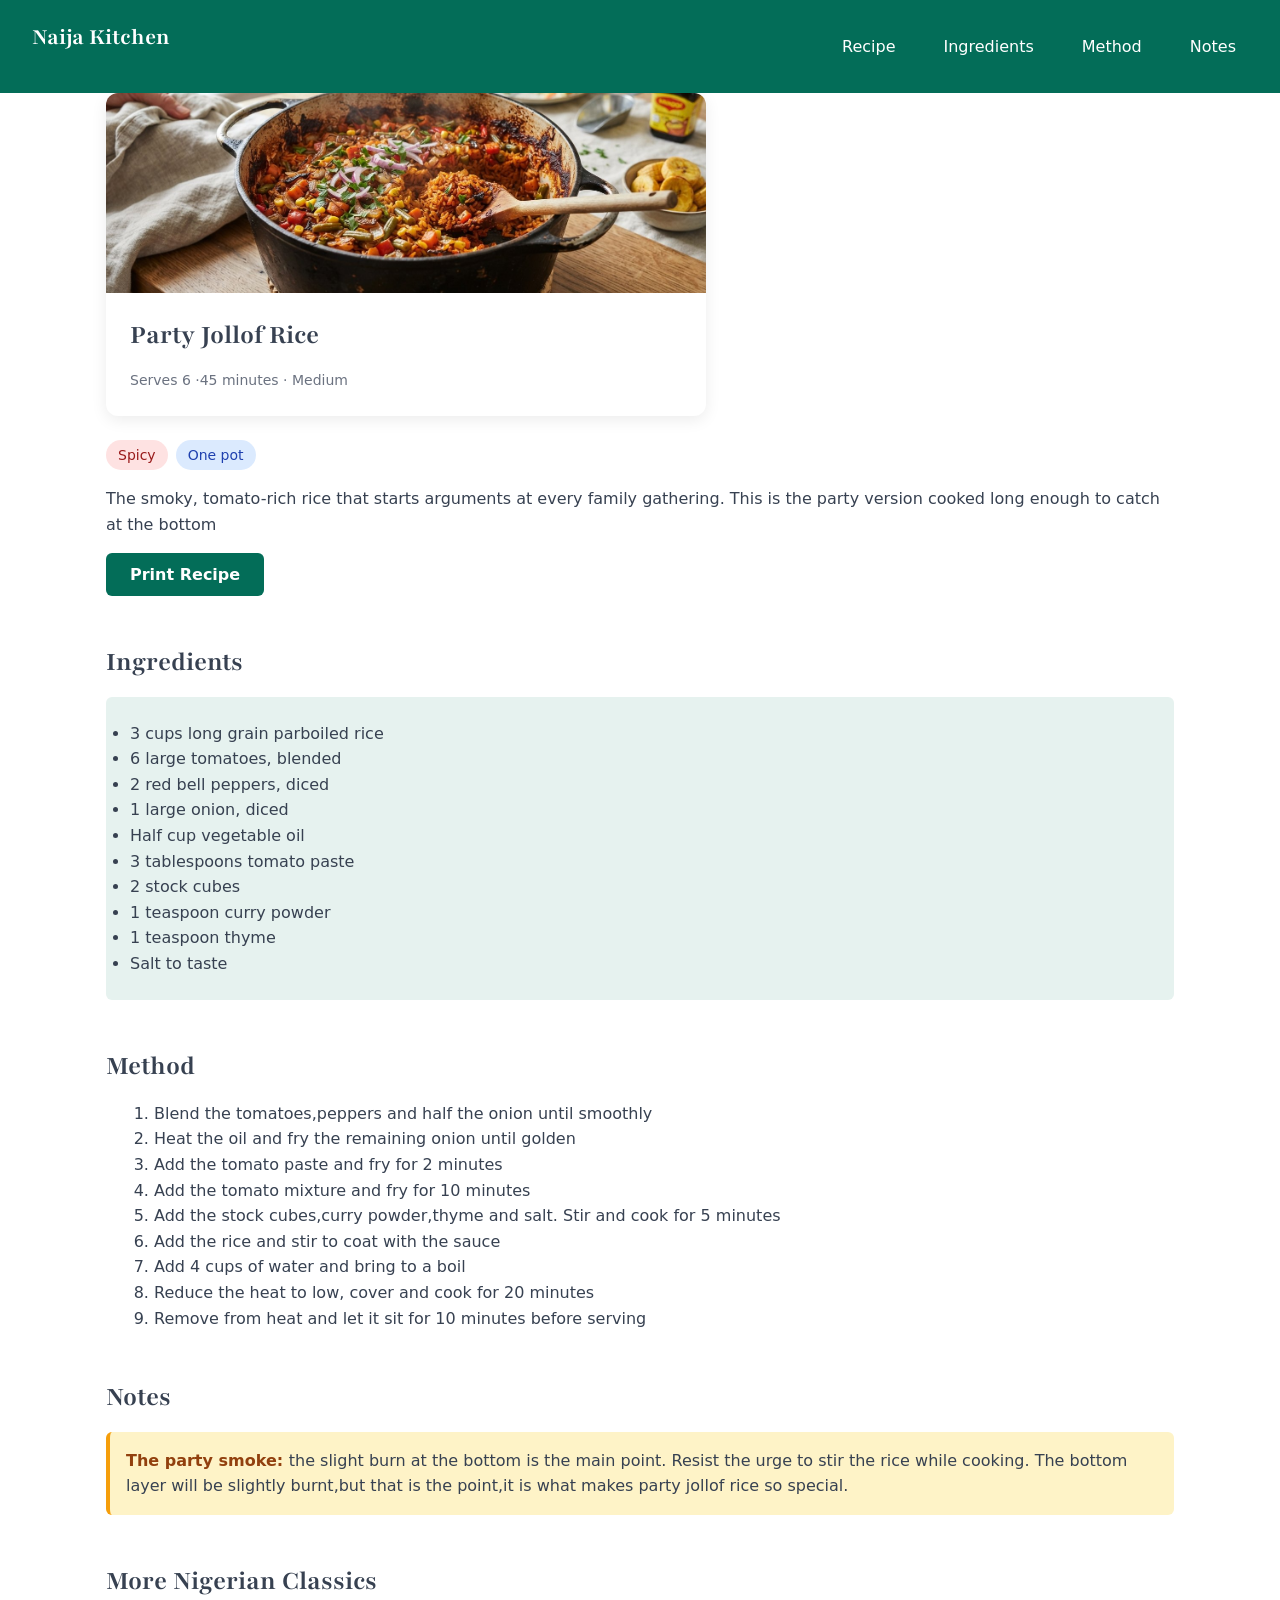
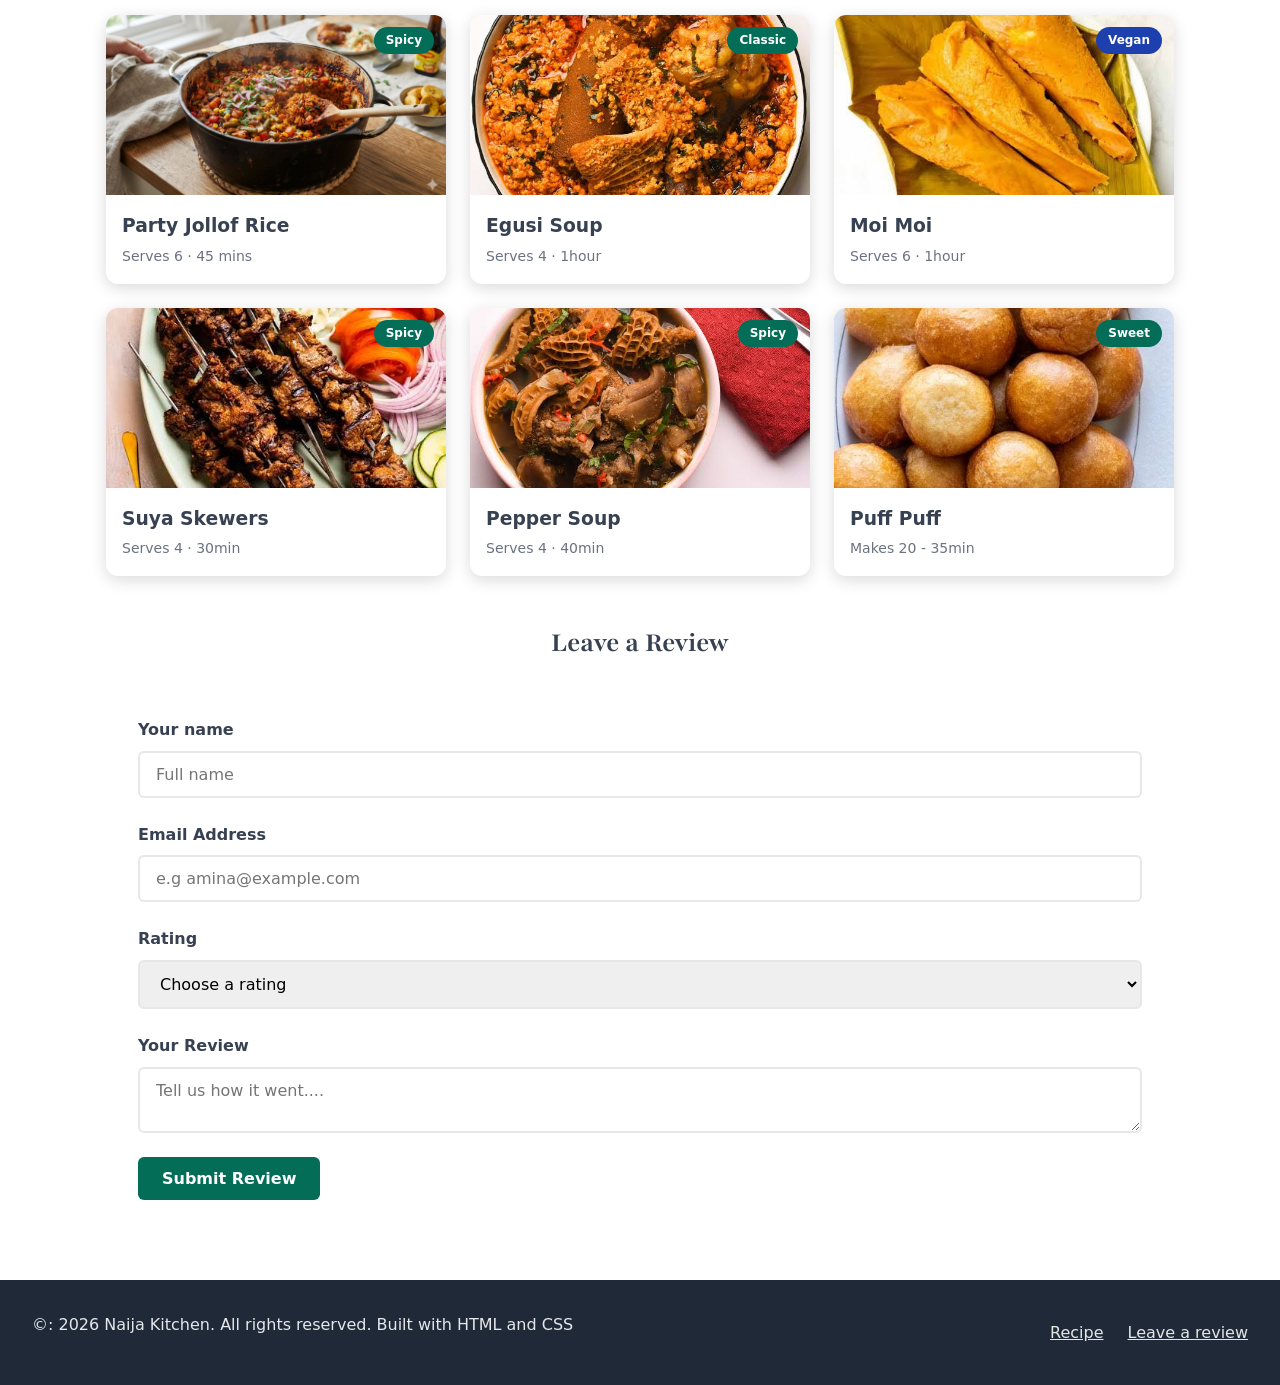
==== commit d9a2b818: "fix all ghallery badge color and other codes fixed" ====
--- a/index.html
+++ b/index.html
@@ -1,14 +1,16 @@
 <!DOCTYPE html>
 <html lang="en">
-  <meta charset="UTF-8">
-  <meta name="viewport" content="width=device-width, initial-scale=1.0">
-  <title>Naija Kitchen - Party Jollof Rice</title>
-  <link rel="preconnect" href="https://fonts.googleapis.com">
-  <link rel="preconnect" href="https://fonts.gstatic.com" crossorigin>
-  <link
-    href="https://fonts.googleapis.com/css2?family=Dswald:wght@200..700&family=Playfair:ital,opsz,wght@0,400;0,700;1,400&display=swap"
-    rel="stylesheet">
-  <link rel="stylesheet" href="css/style.css">
+
+  <head>
+    <meta charset="UTF-8">
+    <meta name="viewport" content="width=device-width, initial-scale=1.0">
+    <title>Naija Kitchen - Party Jollof Rice</title>
+    <link rel="preconnect" href="https://fonts.googleapis.com">
+    <link rel="preconnect" href="https://fonts.gstatic.com" crossorigin>
+    <link
+      href="https://fonts.googleapis.com/css2?family=Dswald:wght@200..700&family=Playfair:ital,opsz,wght@0,400;0,700;1,400&display=swap"
+      rel="stylesheet">
+    <link rel="stylesheet" href="css/style.css">
   </head>
 
   <body>
@@ -28,7 +30,6 @@
           <li><a href="#notes">Notes</a></li>
         </ul>
       </nav>
-      </div>
     </header>
     <main class="container">
       <section id="recipe">
@@ -46,21 +47,20 @@
           <span class="tag tag--quick">One pot</span>
         </div>
         <p class="recipe-intro">
-          The smoky, tomato-rich rice that starts arguments are at every family gathering. This is the pary version
+          The smoky, tomato-rich rice that starts arguments at every family gathering. This is the party version
           cooked long enough to catch at the bottom
         </p>
         <button class="btn">Print Recipe</button>
       </section>
-
       <section id="ingredients">
-        <h3>Ingredients</h3>
+        <h2>Ingredients</h2>
         <ul class="ingredients">
           <li>3 cups long grain parboiled rice</li>
           <li>6 large tomatoes, blended</li>
-          <li>2 red bell peppers,diced</li>
-          <li>1 large onion,diced</li>
+          <li>2 red bell peppers, diced</li>
+          <li>1 large onion, diced</li>
           <li>Half cup vegetable oil</li>
-          <li>3 table spoons tomato paste</li>
+          <li>3 tablespoons tomato paste</li>
           <li>2 stock cubes</li>
           <li>1 teaspoon curry powder</li>
           <li>1 teaspoon thyme</li>
@@ -69,8 +69,8 @@
       </section>
 
       <section id="method">
+        <h2>Method</h2>
         <ol class="method">
-          <h2>Method</h2>
           <ol>
             <li>Blend the tomatoes,peppers and half the onion until smoothly</li>
             <li>Heat the oil and fry the remaining onion until golden</li>
@@ -86,7 +86,7 @@
       <section id="notes">
         <h2>Notes</h2>
         <div class="notes">
-          <p><strong> The party smoke: </strong> the slight burn at the bottom is the main point. Ressit the urge to
+          <p><strong> The party smoke: </strong> the slight burn at the bottom is the main point. Resist the urge to
             stir the rice while cooking. The bottom layer will be slightly burnt,but that is the point,it is what makes
             party jollof rice so special.</p>
         </div>
@@ -99,50 +99,52 @@
           <article class="gallery__item">
             <img class="gallery__image" src="images/jollof.jpg" alt="A pot of jollof rice" width="400" height="260"
               loading="lazy">
+            <span class="gallery__badge">Spicy</span>
             <div class="gallery__body">
-              <div class="gallery__body">
-                <h3 class="gallery__title">Party Jollof Rice</h3>
-                <p class="gallery__meta">Serves 6 &middot; 45 mins</p>
-              </div>
+              <h3 class="gallery__title">Party Jollof Rice</h3>
+              <p class="gallery__meta">Serves 6 &middot; 45 mins</p>
+            </div>
           </article>
           <article class="gallery__item">
             <img class="gallery__image" src="images/egusi-soup.jpg" alt="Egusi Soup" width="400" height="260"
               loading="lazy">
+            <span class="gallery__badge">Classic</span>
             <div class="gallery__body">
-              <div class="gallery__body">
-                <h3 class="gallery__title">Egusi Soup</h3>
-                <p class="gallery__meta">Serves 4 &middot; 1hour</p>
-              </div>
+              <h3 class="gallery__title">Egusi Soup</h3>
+              <p class="gallery__meta">Serves 4 &middot; 1hour</p>
+            </div>
           </article>
           <article class="gallery__item">
             <img class="gallery__image" src="images/moi-moi.jpg" alt="Moi Moi" width="400" height="260" loading="lazy">
+            <span class="gallery__badge gallery__badge--cool">Vegan</span>
             <div class="gallery__body">
-              <div class="gallery__body">
-                <h3 class="gallery__title">Moi Moi</h3>
-                <p class="gallery__meta">Serves 6 &middot; 1hour</p>
-              </div>
+              <h3 class="gallery__title">Moi Moi</h3>
+              <p class="gallery__meta">Serves 6 &middot; 1hour</p>
+            </div>
           </article>
           <article class="gallery__item">
             <img class="gallery__image" src="images/suya-skewers.jpg" alt="Suya Skewers" width="400" height="260"
               loading="lazy">
+            <span class="gallery__badge">Spicy</span>
+
             <div class="gallery__body">
-              <div class="gallery__body">
-                <h3 class="gallery__title">Suya Skewers</h3>
-                <p class="gallery__meta">Serves 4 &middot; 30min</p>
-              </div>
+              <h3 class="gallery__title">Suya Skewers</h3>
+              <p class="gallery__meta">Serves 4 &middot; 30min</p>
+            </div>
           </article>
           <article class="gallery__item">
             <img class="gallery__image" src="images/pepper-soup.jpg" alt="Pepper Soup" width="400" height="260"
               loading="lazy">
+            <span class="gallery__badge">Spicy</span>
             <div class="gallery__body">
-              <div class="gallery__body">
-                <h3 class="gallery__title">Pepper Soup</h3>
-                <p class="gallery__meta">Serves 4 &middot; 40min</p>
-              </div>
+              <h3 class="gallery__title">Pepper Soup</h3>
+              <p class="gallery__meta">Serves 4 &middot; 40min</p>
+            </div>
           </article>
           <article class="gallery__item">
             <img class="gallery__image" src="images/puff-puff.jpg" alt="Puff Puff" width="400" height="260"
               loading="lazy">
+            <span class="gallery__badge">Sweet</span>
             <div class="gallery__body">
               <h3 class="gallery__title">Puff Puff</h3>
               <p class="gallery__meta">Makes 20 - 35min</p>
@@ -152,14 +154,14 @@
     </section>
     <section id="review" class="container">
       <h2>Leave a Review</h2>
-      <form action=""></form>
       <form class="review-form">
         <div class="form-group">
           <label for="name">Your name</label>
           <input type="text" id="name" name="name" placeholder="Full name" required>
         </div>
-        <label for="email">Email Address</label>
-        <input type="email" id="email" name="email" placeholder="e.g amina@example.com" required>
+        <div class="form-group">
+          <label for="email">Email Address</label>
+          <input type="email" id="email" name="email" placeholder="e.g amina@example.com" required>
         </div>
         <div class="form-group">
           <label for="rating">Rating</label>
@@ -172,24 +174,20 @@
             <option value="1">1 -- I have questions</option>
           </select>
         </div>
-
         <div class="form-group">
           <label for="comment">Your Review</label>
           <textarea id="comment" name="comment" placeholder="Tell us how it went...." required></textarea>
         </div>
-
         <button type="submit" class="btn">Submit Review</button>
       </form>
     </section>
     <footer>
       <p>&copy: 2026 Naija Kitchen. All rights reserved. Built with HTML and CSS</p>
       <ul class="footer-links">
-        <li><a href="recipe">Receipe</a></li>
+        <li><a href="recipe">Recipe</a></li>
         <li><a href="review">Leave a review</a></li>
       </ul>
-      </div>
+    </footer>
   </body>
-  </footer>
 
-</html>
-</section>+</html>
--- a/css/style.css
+++ b/css/style.css
@@ -65,7 +65,7 @@
 
 /* ====== HEADER ====== */
 header {
-  background: #5b21b6;
+  background: var(--brand);
   color: white;
   padding: 1.5rem 2rem;
   display: flex;
@@ -77,7 +77,6 @@
 }
 
 header h1 {
-  margin-bottom: 1rem;
   font-size: 1.5rem;
 }
 
@@ -93,7 +92,7 @@
 nav a {
   color: white;
   text-decoration: none;
-  padding: 0.5rem 0.75;
+  padding: 0.5rem 0.75rem;
   border-radius: 4px;
   display: inline-block;
 }
@@ -162,7 +161,7 @@
 /* ======== BUTTON ======== */
 .btn {
   display: inline-block;
-  background: #5b21b6;
+  background: var(--brand);
   color: white;
   padding: 0.75rem 1.5rem;
   border: none;
@@ -175,7 +174,7 @@
 
 .btn:hover,
 .btn:focus {
-  background: #5b21b6;
+  background: var(--brand);
 }
 
 /* INGREDIENTS */
@@ -239,7 +238,7 @@
 
 /* ====== REVIEW FORM ======= */
 
-review {
+review section {
   max-width: 600px;
   margin: 4rem auto;
   padding: 2rem;
@@ -284,11 +283,12 @@
 input:focus,
 select:focus,
 textarea:focus {
-  border-color: #5b21b6;
-  box-shadow: 0 0 0 3px rgba (3, 109, 00, 0.151);
-}
-
-.btn {
+  outline: none;
+  border-color: var(--brand);
+  box-shadow: 0 0 0 3px rgba (var(--brand-rgb), 0.15);
+}
+
+.btn--review {
   width: 100%;
   padding: 0.86rem;
   background: #f3ce53;
@@ -299,8 +299,8 @@
   cursor: pointer;
 }
 
-.btn:hover {
-  background: #5b21b6;
+.btn--review:hover {
+  background: var(--brand);
 }
 
 input,
@@ -328,9 +328,10 @@
 .gallery__item {
   background: white;
   border-radius: 12px;
-  box-shadow: 0 4px 16px rgba(0, 0, 0, 0.00);
+  box-shadow: 0 4px 16px rgba(0, 0, 0, 0.15);
   overflow: hidden;
-  transition: transform 0.2s case, box-shadow 0.2s case;
+  transition: transform 0.2s ease, box-shadow 0.2s ease;
+  position: relative;
 }
 
 .gallery__image {
@@ -346,7 +347,6 @@
 
 .gallery__title {
   margin-bottom: 1.125rem;
-  margin-bottom: 0;
   margin-bottom: 0.25rem;
 }
 
@@ -359,9 +359,28 @@
 .gallery__item:hover,
 .gallery__item:focus-within {
   transform: translateY(-4px);
-  box-shadow: 0 8px 24px rgba(0, 0, 0, 0.12);
-}
-
+  box-shadow: 0 8px 24px rgba(0, 0, 0, 0.2);
+}
+
+/******* CARD BADGE ********/
+.gallery__badge {
+  position: absolute;
+  top: 12px;
+  right: 12px;
+  z-index: 1;
+
+  background: var(--brand);
+  color: white;
+  padding: 0.25rem 0.75rem;
+  border-radius: 99px;
+  font-size: 0.75rem;
+  font-weight: 600;
+}
+
+/******* BADGE VARIANT ******/
+.gallery__badge--cool {
+  background: #1e40af;
+}
 
 /***** MOBILE NAV *****/
 .nav-toggle {
@@ -398,7 +417,6 @@
     padding: 1rem;
     justify-content: space-between;
     align-items: center;
-    padding: 1rem;
   }
 
   header h1 {
@@ -407,7 +425,7 @@
   }
 
   h2 {
-    font-size: 2.5rem;
+    font-size: 1.5rem;
   }
 
   .nav-toggle-label {
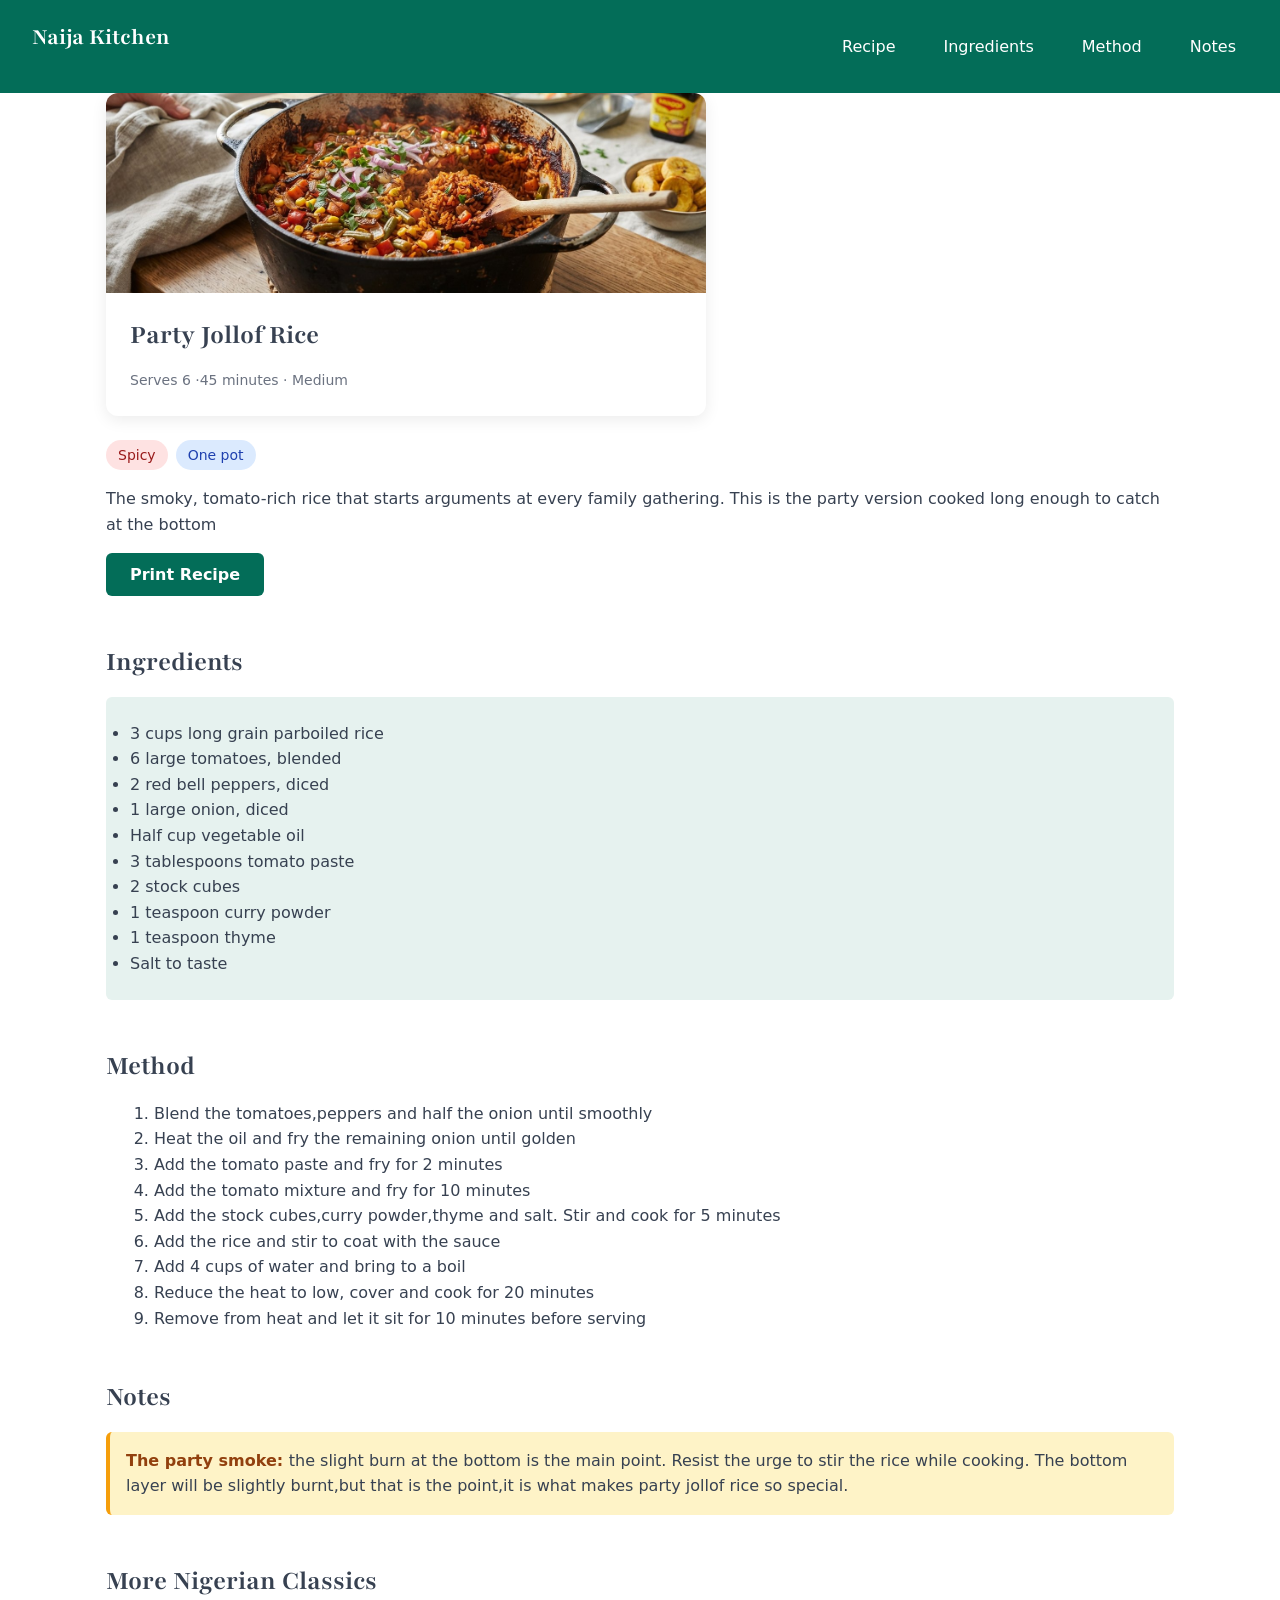
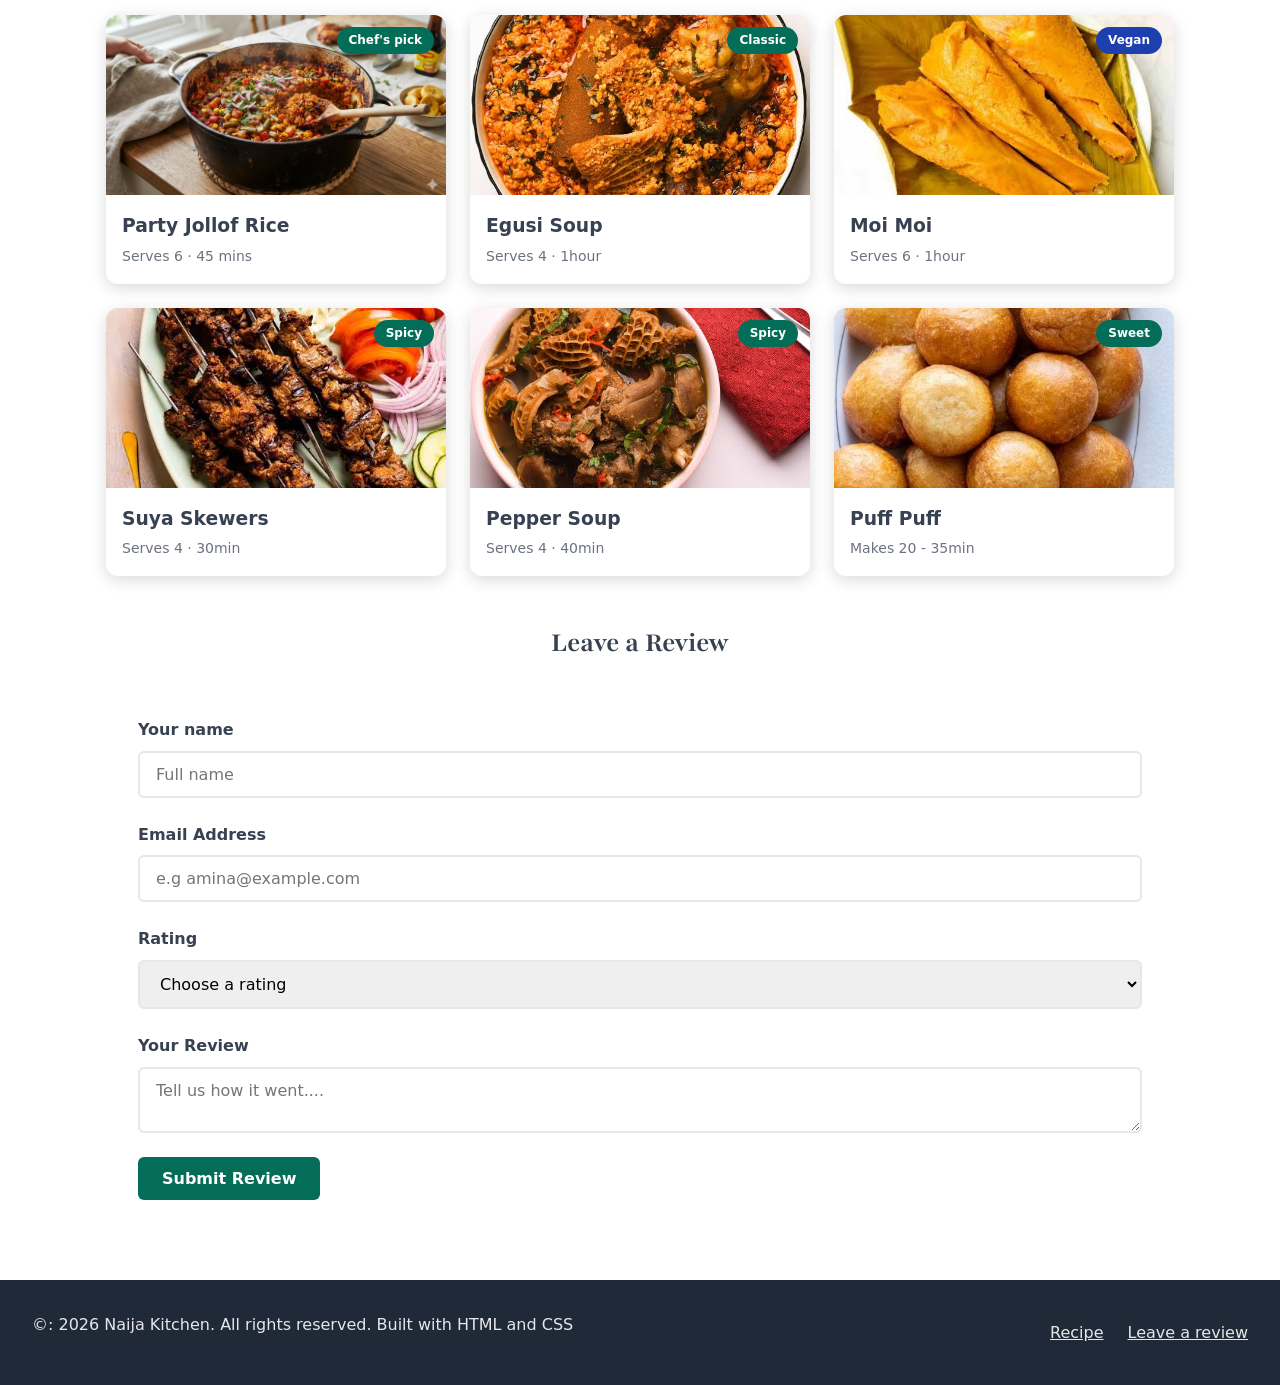
==== commit 7a75b5fb: "fix card ribbon" ====
--- a/index.html
+++ b/index.html
@@ -99,7 +99,7 @@
           <article class="gallery__item">
             <img class="gallery__image" src="images/jollof.jpg" alt="A pot of jollof rice" width="400" height="260"
               loading="lazy">
-            <span class="gallery__badge">Spicy</span>
+            <span class="gallery__badge">Chef's pick</span>
             <div class="gallery__body">
               <h3 class="gallery__title">Party Jollof Rice</h3>
               <p class="gallery__meta">Serves 6 &middot; 45 mins</p>
--- a/css/style.css
+++ b/css/style.css
@@ -382,6 +382,24 @@
   background: #1e40af;
 }
 
+/***** CARD RIBBON *******/
+.gallery__ribbon {
+  position: absolute;
+  top: 0;
+  left: 0;
+  right: 0;
+  z-index: 1;
+
+  background: rgba(var(--brand-rgb), 0.92);
+  color: white;
+  text-align: center;
+  padding: 0.4rem;
+  font-size: 0.75rem;
+  font-weight: 600;
+  letter-spacing: 0.05rem;
+  text-transform: uppercase;
+}
+
 /***** MOBILE NAV *****/
 .nav-toggle {
   position: absolute;
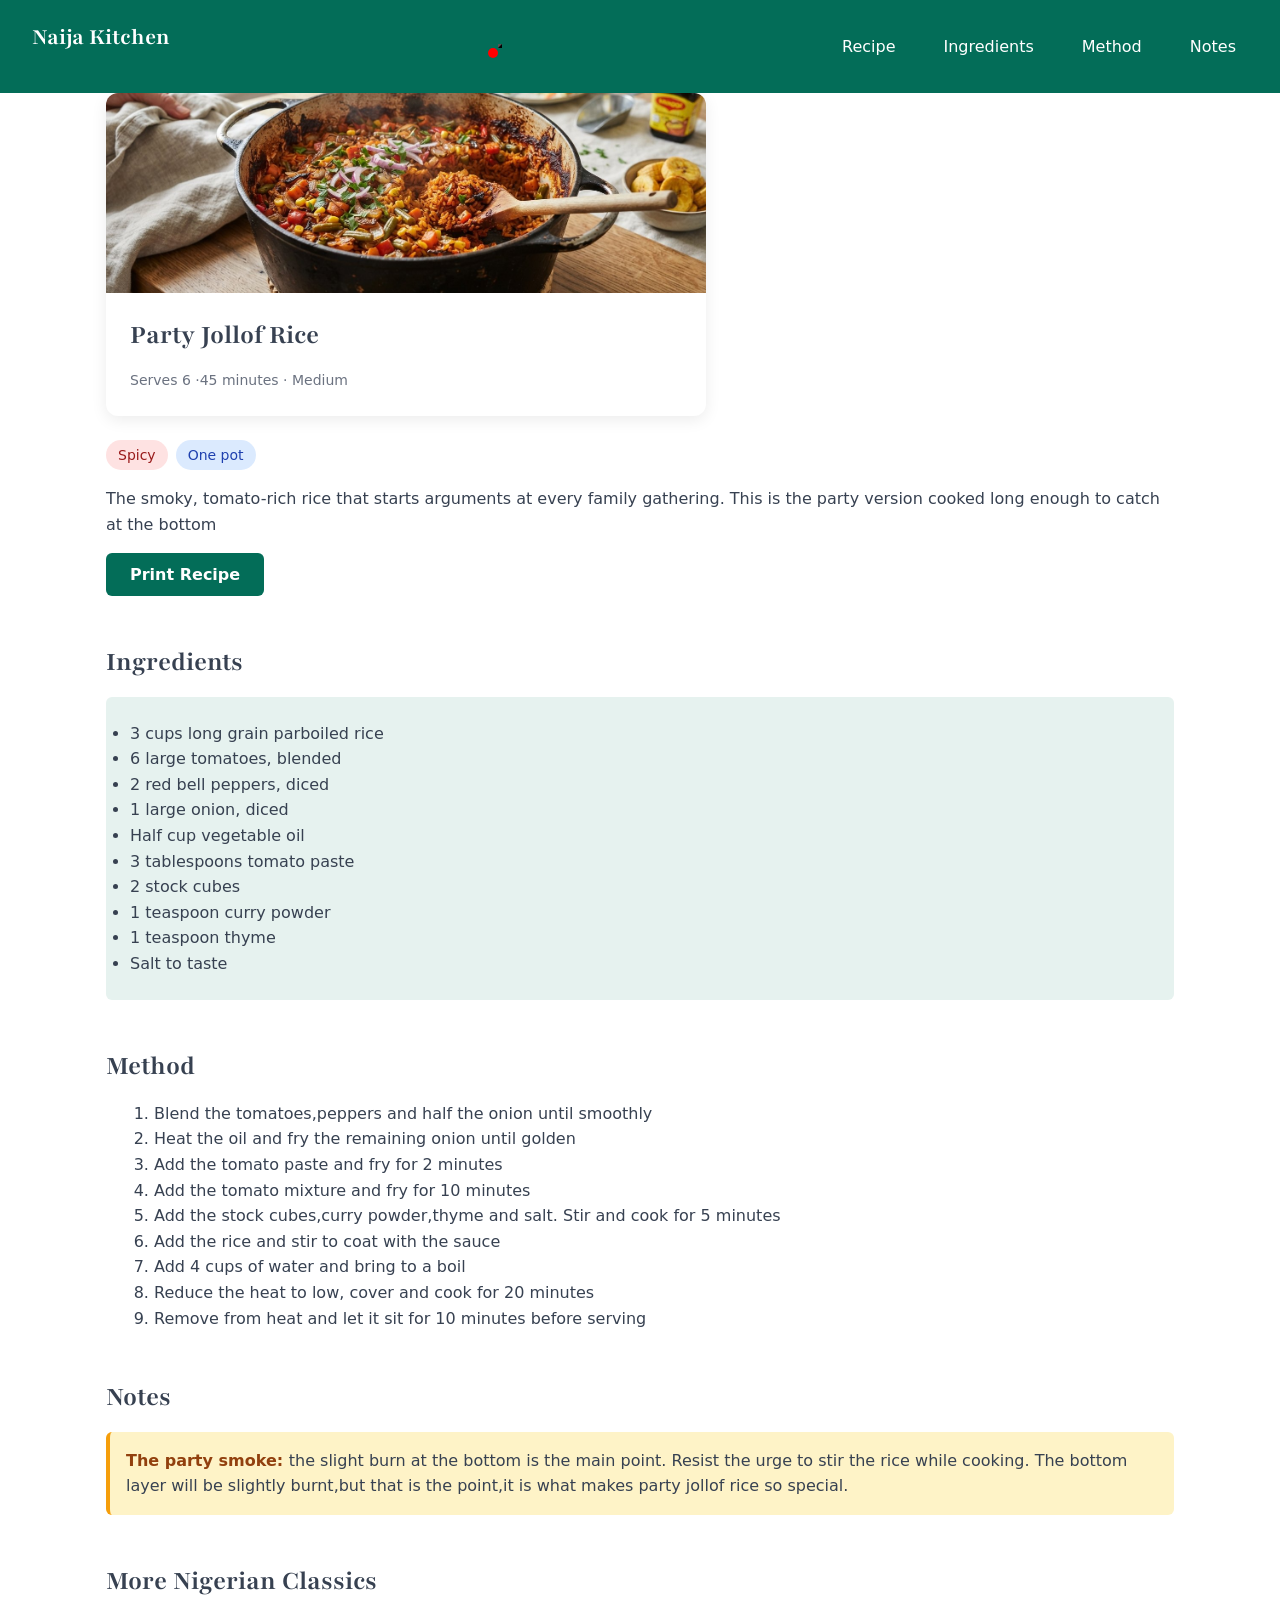
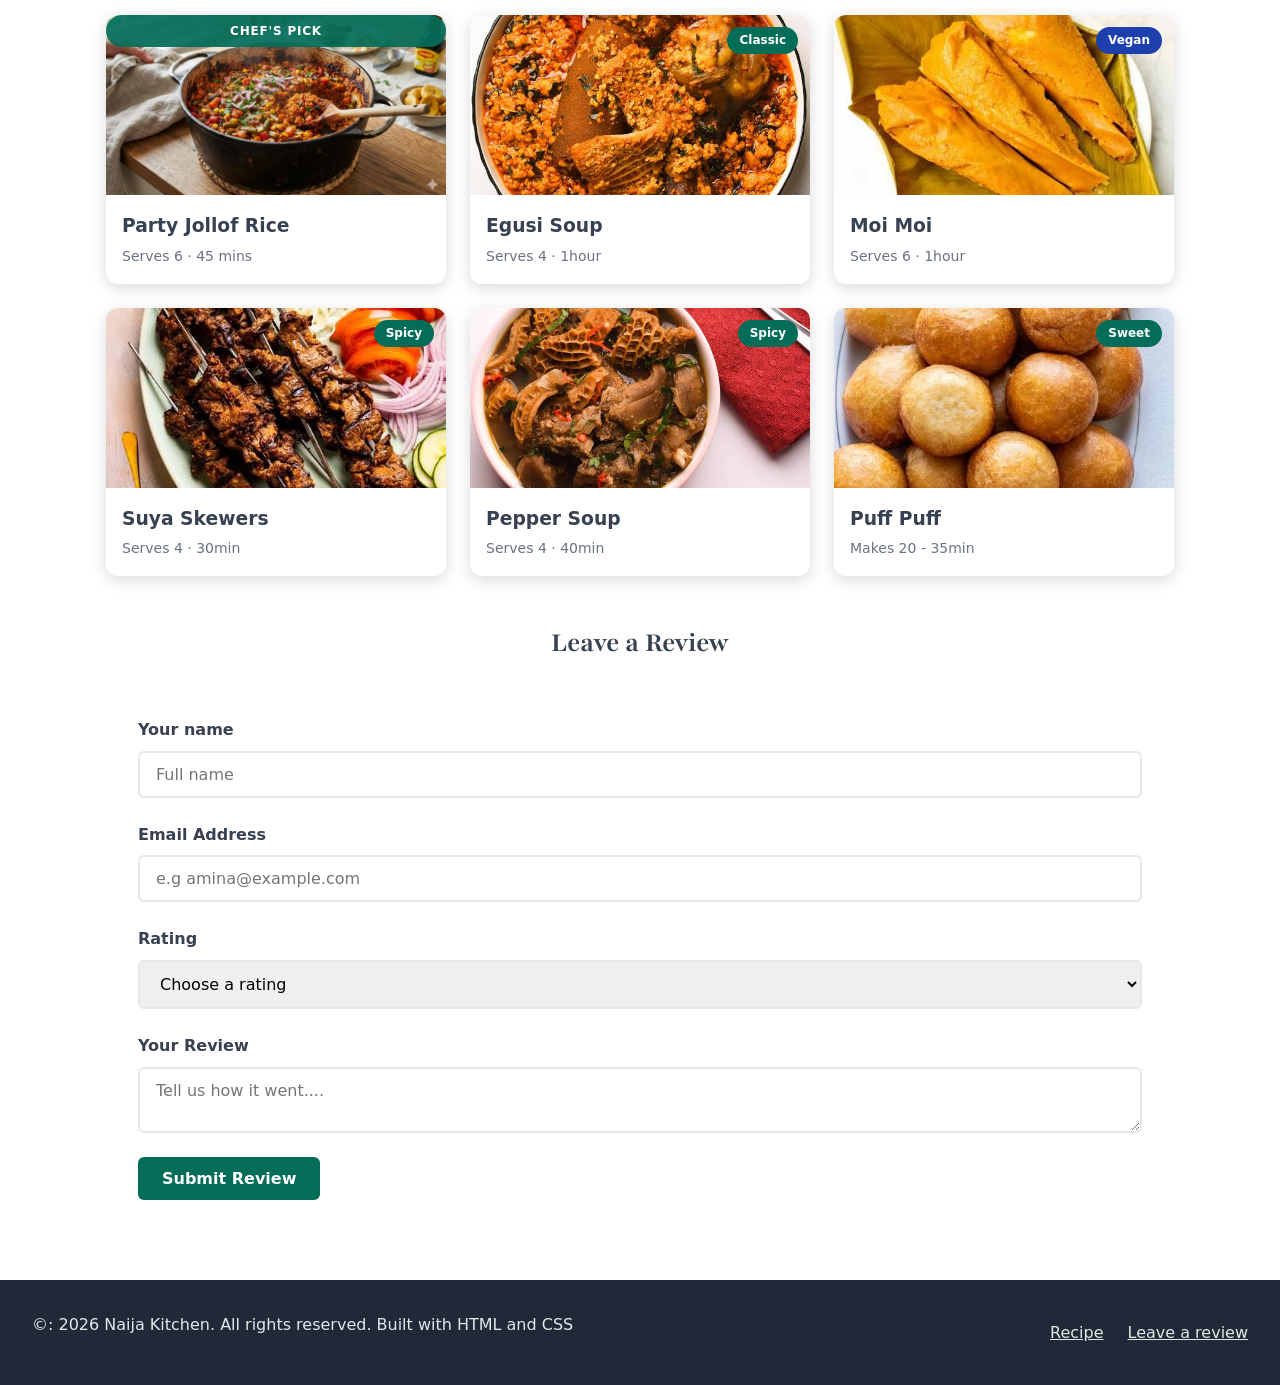
==== commit f94dbf91: "fix hamburger" ====
--- a/index.html
+++ b/index.html
@@ -22,6 +22,9 @@
         <span></span>
         <span></span>
       </label>
+      <button class="hamburger" aria-label="Menu">
+        <span class="notification-dot"></span>
+      </button>
       <nav>
         <ul>
           <li><a href="#recipe">Recipe</a></li>
@@ -99,7 +102,7 @@
           <article class="gallery__item">
             <img class="gallery__image" src="images/jollof.jpg" alt="A pot of jollof rice" width="400" height="260"
               loading="lazy">
-            <span class="gallery__badge">Chef's pick</span>
+            <span class="gallery__badge gallery__ribbon ">Chef's pick</span>
             <div class="gallery__body">
               <h3 class="gallery__title">Party Jollof Rice</h3>
               <p class="gallery__meta">Serves 6 &middot; 45 mins</p>
--- a/css/style.css
+++ b/css/style.css
@@ -400,6 +400,25 @@
   text-transform: uppercase;
 }
 
+/***** HAMBURGER ******/
+.hamburger {
+  position: relative;
+  background: none;
+  font-family: 1.8rem;
+  cursor: pointer;
+  color: white;
+}
+
+.notification-dot {
+  position: absolute;
+  top: 2px;
+  right: 2px;
+  width: 10px;
+  height: 10px;
+  background: red;
+  border-radius: 20px;
+
+}
 /***** MOBILE NAV *****/
 .nav-toggle {
   position: absolute;
